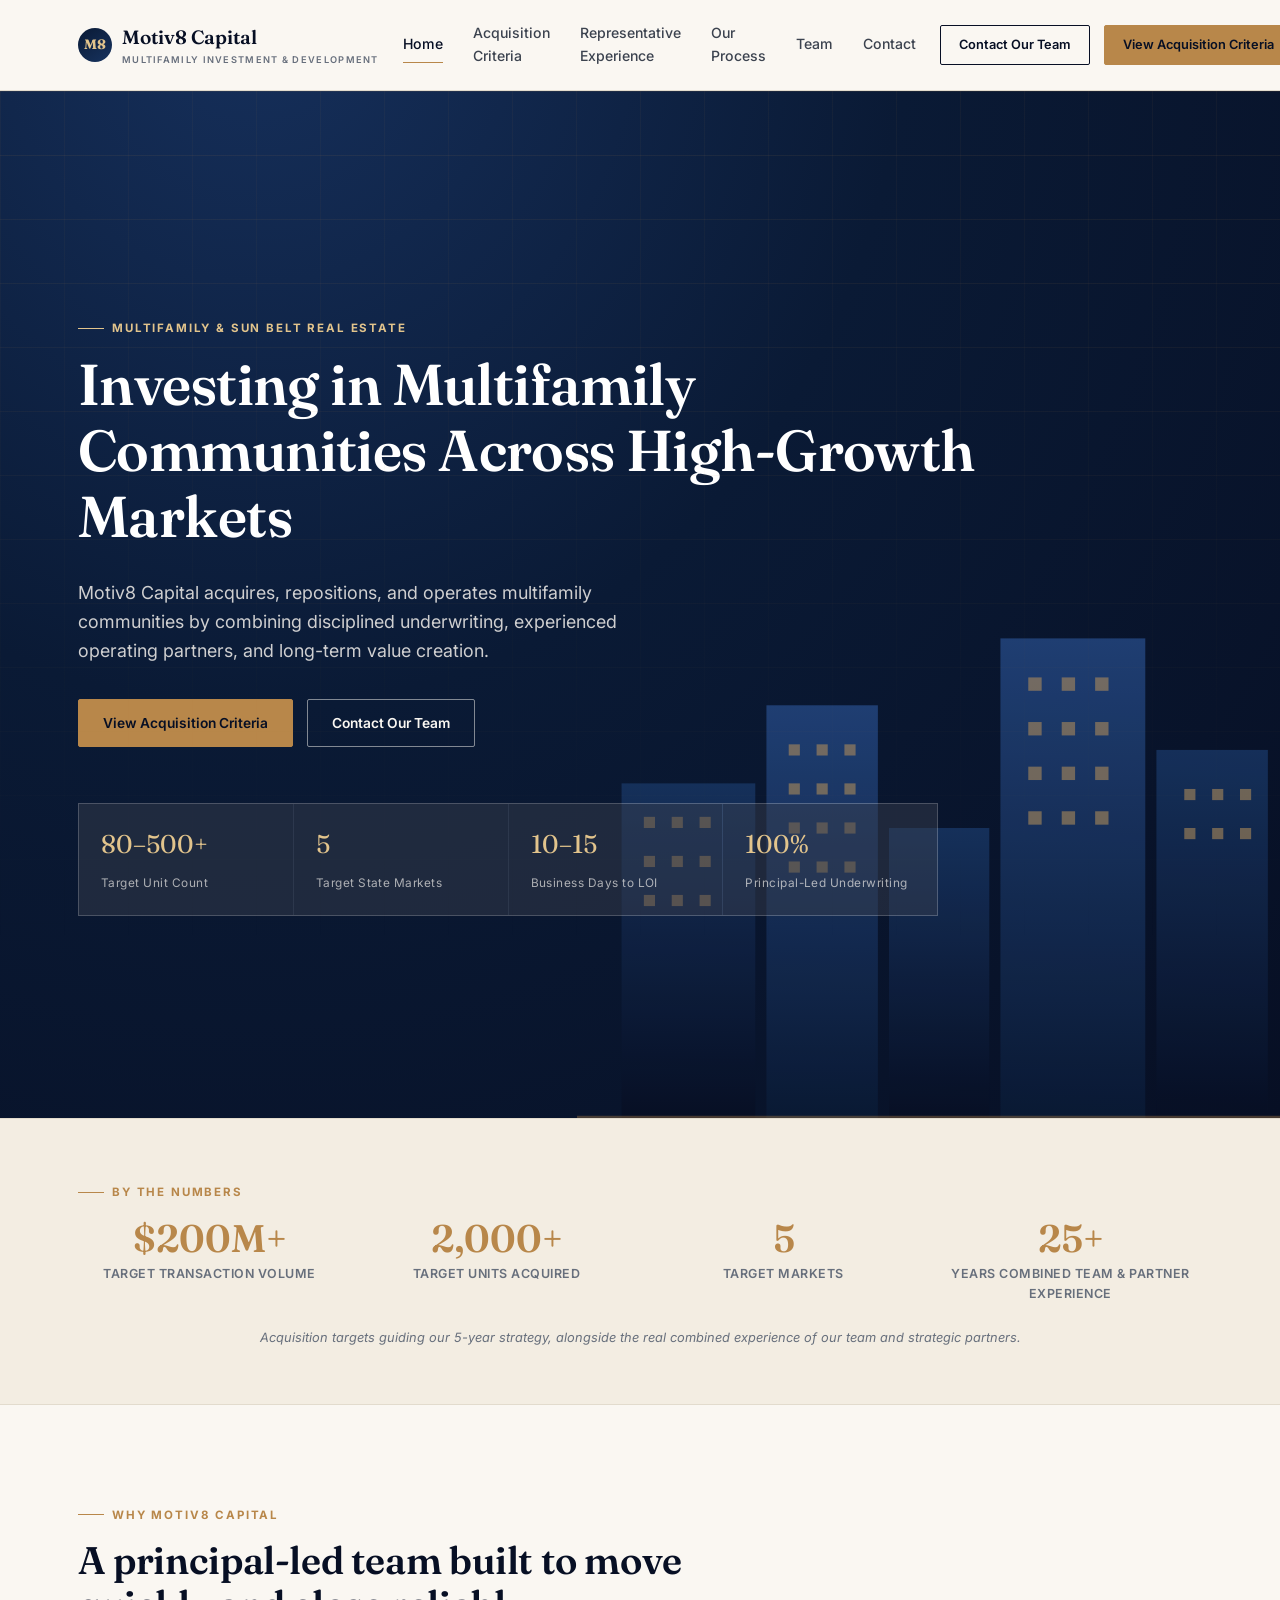
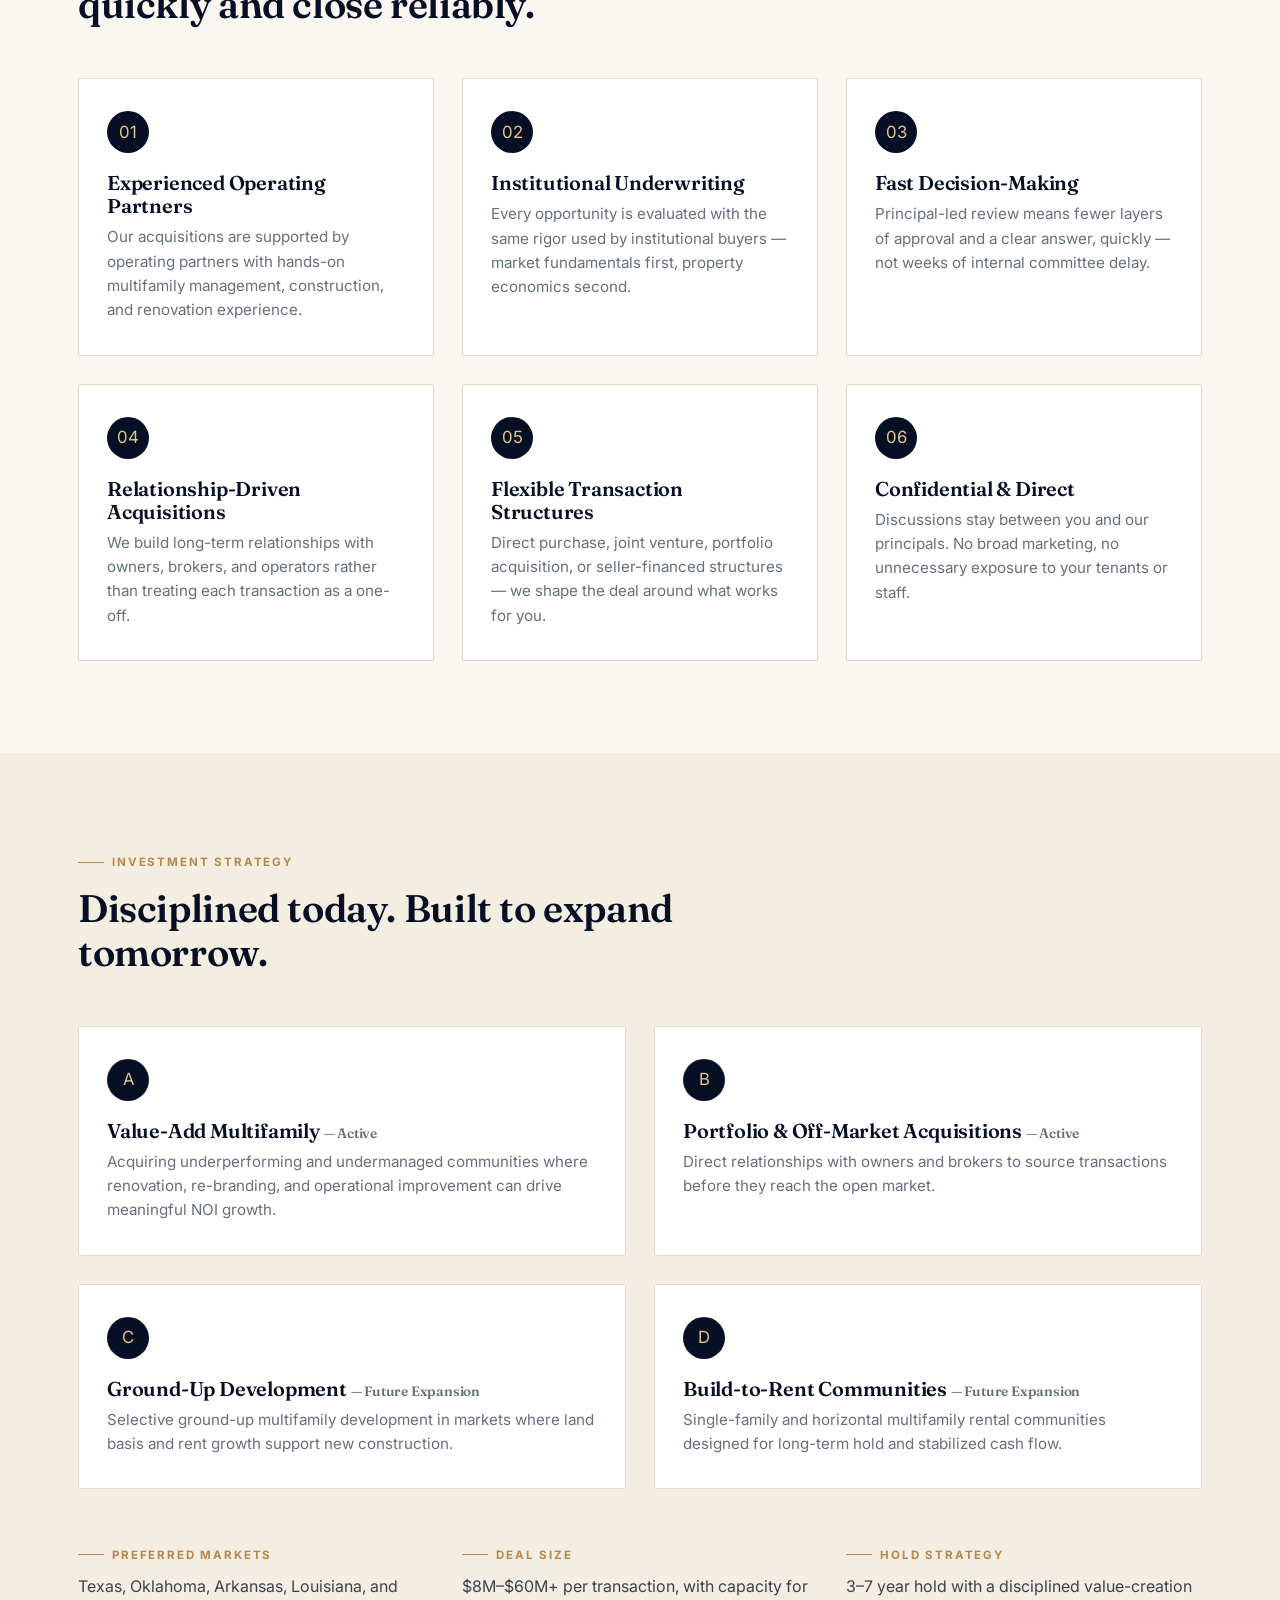
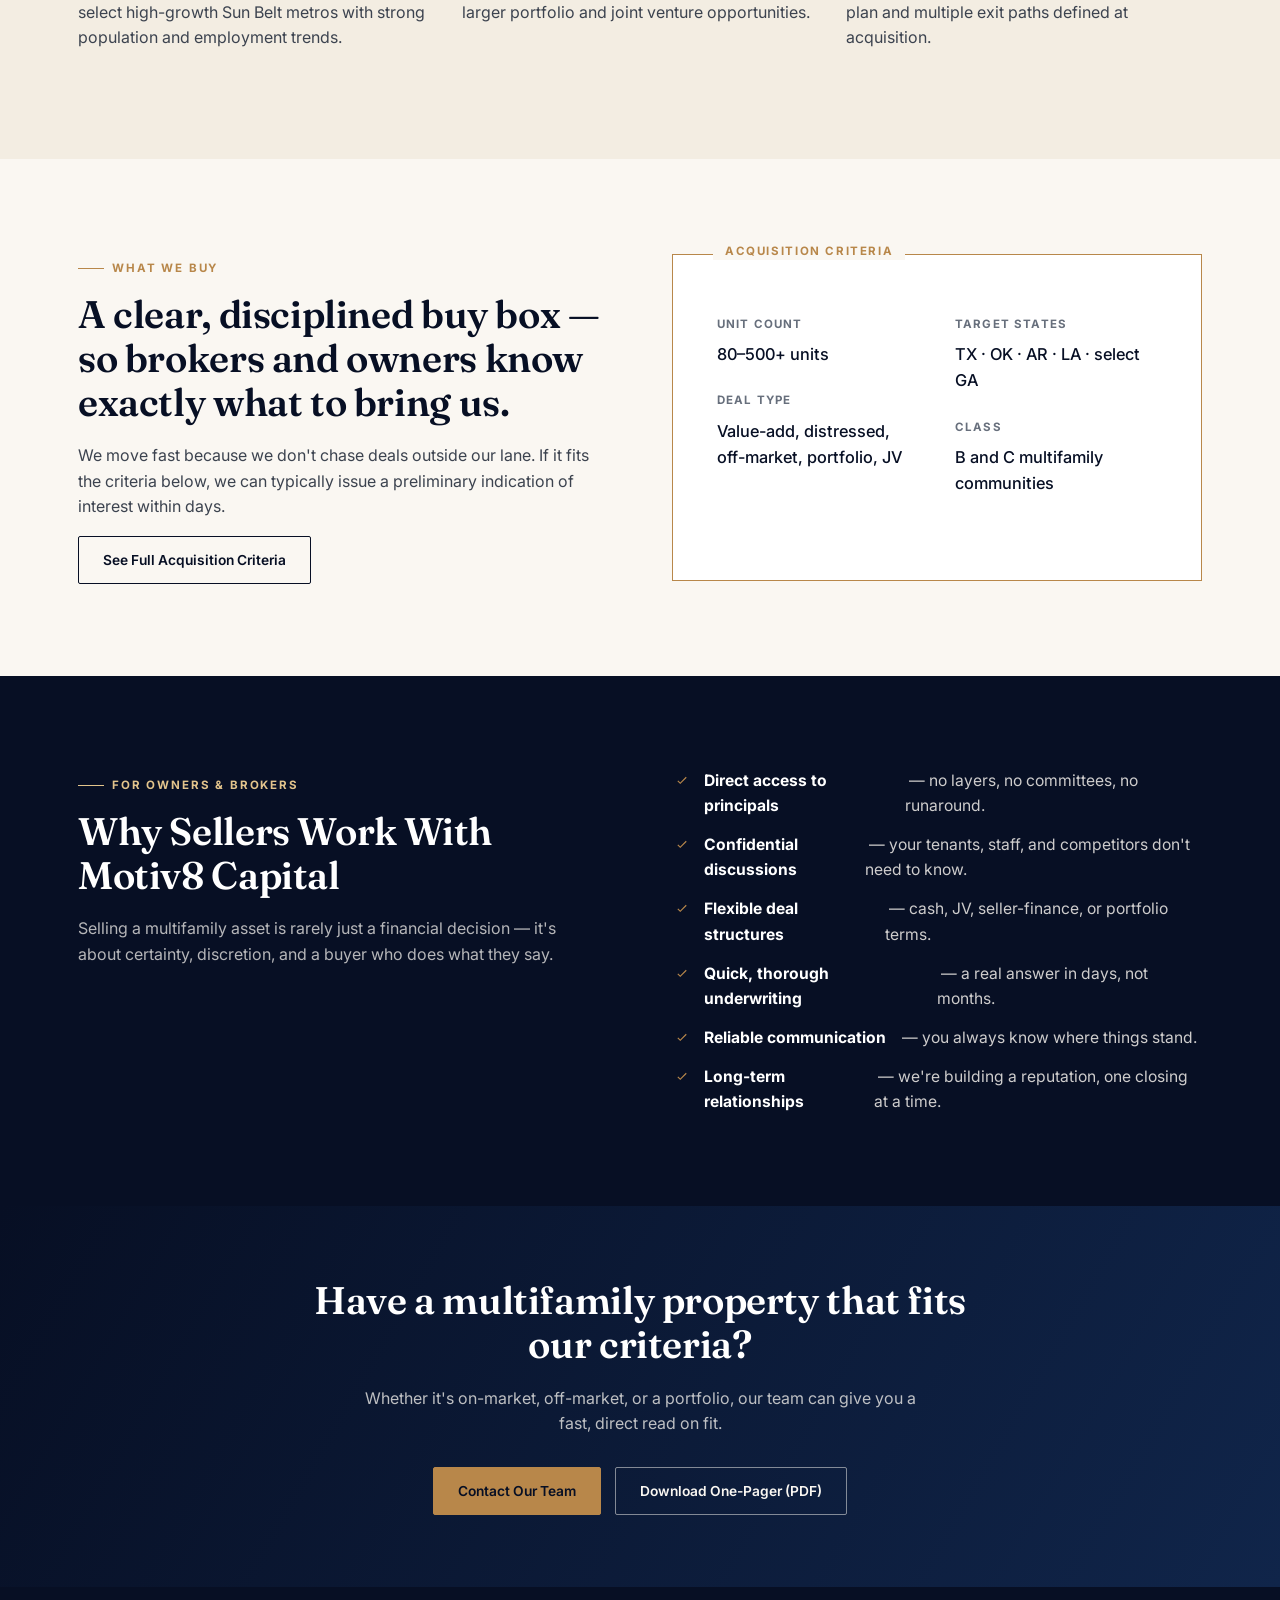
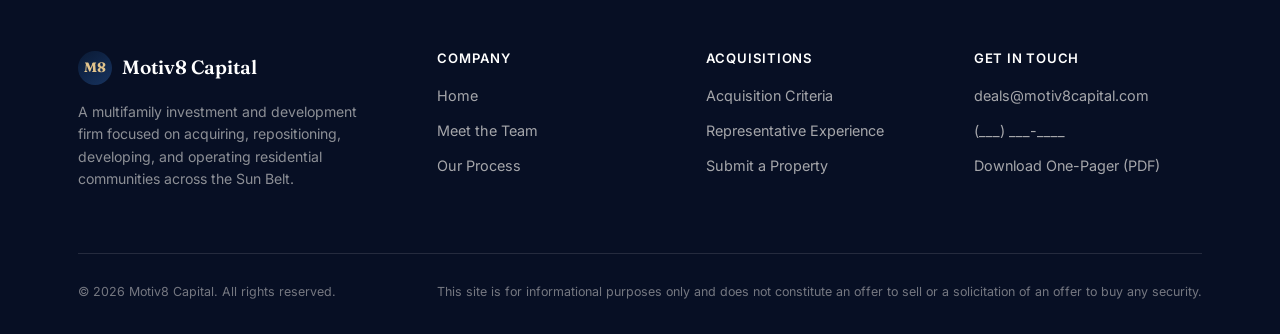
==== index.html @ a0cfd063 "Initial commit: Motiv8 Capital acquisitions website Multi-page static site (home, acquisition criter" ====
<!doctype html>
<html lang="en">
<head>
<meta charset="UTF-8">
<meta name="viewport" content="width=device-width, initial-scale=1.0">
<title>Motiv8 Capital | Multifamily Investment &amp; Development Firm</title>
<meta name="description" content="Motiv8 Capital acquires, repositions, and operates multifamily communities across high-growth Sun Belt markets through disciplined underwriting and experienced operating partners.">
<link rel="preconnect" href="https://fonts.googleapis.com">
<link rel="preconnect" href="https://fonts.gstatic.com" crossorigin>
<link href="https://fonts.googleapis.com/css2?family=Fraunces:wght@500;600;700&family=Inter:wght@400;500;600;700&display=swap" rel="stylesheet">
<link rel="stylesheet" href="assets/styles.css">
</head>
<body>

<header class="site-header">
  <div class="nav-wrap">
    <a href="index.html" class="brand">
      <span class="mark">M8</span>
      <span>Motiv8 Capital<small>Multifamily Investment &amp; Development</small></span>
    </a>
    <nav class="nav-links">
      <a href="index.html" aria-current="page">Home</a>
      <a href="criteria.html">Acquisition Criteria</a>
      <a href="partners.html">Representative Experience</a>
      <a href="process.html">Our Process</a>
      <a href="team.html">Team</a>
      <a href="contact.html">Contact</a>
    </nav>
    <div class="nav-actions">
      <a href="contact.html" class="btn btn-ghost btn-sm">Contact Our Team</a>
      <a href="criteria.html" class="btn btn-bronze btn-sm">View Acquisition Criteria</a>
    </div>
    <button class="nav-toggle" aria-label="Toggle menu"><span></span><span></span><span></span></button>
  </div>
</header>

<!-- HERO -->
<section class="hero">
  <img src="assets/img/skyline.svg" alt="" class="hero-skyline">
  <div class="hero-inner">
    <div class="eyebrow">Multifamily &amp; Sun Belt Real Estate</div>
    <h1>Investing in Multifamily Communities Across High-Growth Markets</h1>
    <p class="lede">Motiv8 Capital acquires, repositions, and operates multifamily communities by combining disciplined underwriting, experienced operating partners, and long-term value creation.</p>
    <div class="hero-ctas">
      <a href="criteria.html" class="btn btn-bronze">View Acquisition Criteria</a>
      <a href="contact.html" class="btn btn-ghost-light">Contact Our Team</a>
    </div>
    <div class="hero-stats">
      <div><span class="num">80–500+</span><span class="lbl">Target Unit Count</span></div>
      <div><span class="num">5</span><span class="lbl">Target State Markets</span></div>
      <div><span class="num">10–15</span><span class="lbl">Business Days to LOI</span></div>
      <div><span class="num">100%</span><span class="lbl">Principal-Led Underwriting</span></div>
    </div>
  </div>
</section>

<!-- WHY MOTIV8 -->
<!-- Mixed stat bar: first 3 are 5-year aspirational targets (label always says
     "Target ___" so they never read as achieved results); the 4th is a real,
     present-tense figure (combined team + partner experience), not a target.
     Update all four as real strategy/planning figures are finalized. -->
<section class="stats-bar">
  <div class="container">
    <div class="eyebrow" style="justify-content:center; margin-bottom:18px;">By The Numbers</div>
    <div class="stats-bar-grid">
      <div class="stat">
        <span class="stat-num">$200M+</span>
        <span class="stat-lbl">Target Transaction Volume</span>
      </div>
      <div class="stat">
        <span class="stat-num">2,000+</span>
        <span class="stat-lbl">Target Units Acquired</span>
      </div>
      <div class="stat">
        <span class="stat-num">5</span>
        <span class="stat-lbl">Target Markets</span>
      </div>
      <div class="stat">
        <span class="stat-num">25+</span>
        <span class="stat-lbl">Years Combined Team &amp; Partner Experience</span>
      </div>
    </div>
    <p class="stats-bar-note">Acquisition targets guiding our 5-year strategy, alongside the real combined experience of our team and strategic partners.</p>
  </div>
</section>

<section>
  <div class="container">
    <div class="section-head">
      <div class="eyebrow">Why Motiv8 Capital</div>
      <h2>A principal-led team built to move quickly and close reliably.</h2>
    </div>
    <div class="grid grid-3">
      <div class="card">
        <div class="icon">01</div>
        <h3>Experienced Operating Partners</h3>
        <p>Our acquisitions are supported by operating partners with hands-on multifamily management, construction, and renovation experience.</p>
      </div>
      <div class="card">
        <div class="icon">02</div>
        <h3>Institutional Underwriting</h3>
        <p>Every opportunity is evaluated with the same rigor used by institutional buyers — market fundamentals first, property economics second.</p>
      </div>
      <div class="card">
        <div class="icon">03</div>
        <h3>Fast Decision-Making</h3>
        <p>Principal-led review means fewer layers of approval and a clear answer, quickly — not weeks of internal committee delay.</p>
      </div>
      <div class="card">
        <div class="icon">04</div>
        <h3>Relationship-Driven Acquisitions</h3>
        <p>We build long-term relationships with owners, brokers, and operators rather than treating each transaction as a one-off.</p>
      </div>
      <div class="card">
        <div class="icon">05</div>
        <h3>Flexible Transaction Structures</h3>
        <p>Direct purchase, joint venture, portfolio acquisition, or seller-financed structures — we shape the deal around what works for you.</p>
      </div>
      <div class="card">
        <div class="icon">06</div>
        <h3>Confidential &amp; Direct</h3>
        <p>Discussions stay between you and our principals. No broad marketing, no unnecessary exposure to your tenants or staff.</p>
      </div>
    </div>
  </div>
</section>

<!-- INVESTMENT STRATEGY -->
<section class="bg-cream-alt">
  <div class="container">
    <div class="section-head">
      <div class="eyebrow">Investment Strategy</div>
      <h2>Disciplined today. Built to expand tomorrow.</h2>
    </div>
    <div class="grid grid-2" style="margin-bottom: 48px;">
      <div class="card">
        <div class="icon">A</div>
        <h3>Value-Add Multifamily <span class="small">— Active</span></h3>
        <p>Acquiring underperforming and undermanaged communities where renovation, re-branding, and operational improvement can drive meaningful NOI growth.</p>
      </div>
      <div class="card">
        <div class="icon">B</div>
        <h3>Portfolio &amp; Off-Market Acquisitions <span class="small">— Active</span></h3>
        <p>Direct relationships with owners and brokers to source transactions before they reach the open market.</p>
      </div>
      <div class="card">
        <div class="icon">C</div>
        <h3>Ground-Up Development <span class="small">— Future Expansion</span></h3>
        <p>Selective ground-up multifamily development in markets where land basis and rent growth support new construction.</p>
      </div>
      <div class="card">
        <div class="icon">D</div>
        <h3>Build-to-Rent Communities <span class="small">— Future Expansion</span></h3>
        <p>Single-family and horizontal multifamily rental communities designed for long-term hold and stabilized cash flow.</p>
      </div>
    </div>
    <div class="grid grid-3">
      <div>
        <div class="eyebrow" style="margin-bottom:10px;">Preferred Markets</div>
        <p>Texas, Oklahoma, Arkansas, Louisiana, and select high-growth Sun Belt metros with strong population and employment trends.</p>
      </div>
      <div>
        <div class="eyebrow" style="margin-bottom:10px;">Deal Size</div>
        <p>$8M–$60M+ per transaction, with capacity for larger portfolio and joint venture opportunities.</p>
      </div>
      <div>
        <div class="eyebrow" style="margin-bottom:10px;">Hold Strategy</div>
        <p>3–7 year hold with a disciplined value-creation plan and multiple exit paths defined at acquisition.</p>
      </div>
    </div>
  </div>
</section>

<!-- BUY BOX -->
<section>
  <div class="container">
    <div class="grid grid-2" style="align-items:center; gap:64px;">
      <div>
        <div class="eyebrow">What We Buy</div>
        <h2>A clear, disciplined buy box — so brokers and owners know exactly what to bring us.</h2>
        <p>We move fast because we don't chase deals outside our lane. If it fits the criteria below, we can typically issue a preliminary indication of interest within days.</p>
        <a href="criteria.html" class="btn btn-ghost">See Full Acquisition Criteria</a>
      </div>
      <div class="buybox">
        <dl class="buybox-grid">
          <div>
            <dt>Unit Count</dt>
            <dd>80–500+ units</dd>
            <dt>Deal Type</dt>
            <dd>Value-add, distressed, off-market, portfolio, JV</dd>
          </div>
          <div>
            <dt>Target States</dt>
            <dd>TX · OK · AR · LA · select GA</dd>
            <dt>Class</dt>
            <dd>B and C multifamily communities</dd>
          </div>
        </dl>
      </div>
    </div>
  </div>
</section>

<!-- WHY SELLERS WORK WITH US -->
<section class="bg-navy">
  <div class="container">
    <div class="grid grid-2" style="align-items:flex-start; gap:64px;">
      <div>
        <div class="eyebrow">For Owners &amp; Brokers</div>
        <h2>Why Sellers Work With Motiv8 Capital</h2>
        <p style="color:rgba(250,247,242,0.72); max-width:480px;">Selling a multifamily asset is rarely just a financial decision — it's about certainty, discretion, and a buyer who does what they say.</p>
      </div>
      <ul class="check-list">
        <li><strong style="color:#fff;">Direct access to principals</strong>&nbsp;— no layers, no committees, no runaround.</li>
        <li><strong style="color:#fff;">Confidential discussions</strong>&nbsp;— your tenants, staff, and competitors don't need to know.</li>
        <li><strong style="color:#fff;">Flexible deal structures</strong>&nbsp;— cash, JV, seller-finance, or portfolio terms.</li>
        <li><strong style="color:#fff;">Quick, thorough underwriting</strong>&nbsp;— a real answer in days, not months.</li>
        <li><strong style="color:#fff;">Reliable communication</strong>&nbsp;— you always know where things stand.</li>
        <li><strong style="color:#fff;">Long-term relationships</strong>&nbsp;— we're building a reputation, one closing at a time.</li>
      </ul>
    </div>
  </div>
</section>

<!-- CTA BANNER -->
<section class="cta-banner">
  <div class="container">
    <h2>Have a multifamily property that fits our criteria?</h2>
    <p>Whether it's on-market, off-market, or a portfolio, our team can give you a fast, direct read on fit.</p>
    <div class="btn-row">
      <a href="contact.html" class="btn btn-bronze">Contact Our Team</a>
      <a href="assets/motiv8-capital-one-pager.pdf" class="btn btn-ghost-light">Download One-Pager (PDF)</a>
    </div>
  </div>
</section>

<footer class="site-footer" id="footer-include"></footer>
<script src="assets/main.js"></script>
<script src="assets/footer.js"></script>
</body>
</html>
---- assets/styles.css ----
/* ============================================================
   Motiv8 Capital — shared stylesheet
   Palette: deep navy + warm bronze on a warm off-white ground.
   Headline face: 'Fraunces' (serif, institutional but not stuffy)
   Body face: 'Inter'
   ============================================================ */

:root {
  --navy-950: #070f24;
  --navy-900: #0a1a35;
  --navy-800: #10254a;
  --navy-700: #17335f;
  --navy-600: #22437a;
  --bronze-500: #b8874a;
  --bronze-400: #cda05f;
  --bronze-300: #e2c48c;
  --cream-50: #faf7f2;
  --cream-100: #f3ede2;
  --cream-200: #e9dfcd;
  --ink-900: #14181f;
  --ink-700: #3c434f;
  --ink-500: #676f7c;
  --line: #e2dbcd;
  --white: #ffffff;
  --max: 1180px;
  --radius: 2px;
  --shadow-1: 0 1px 2px rgba(7, 15, 36, 0.06), 0 8px 24px rgba(7, 15, 36, 0.06);
  --shadow-2: 0 20px 60px rgba(7, 15, 36, 0.16);
}

* { box-sizing: border-box; }
html { scroll-behavior: smooth; }

body {
  margin: 0;
  font-family: "Inter", -apple-system, BlinkMacSystemFont, "Segoe UI", sans-serif;
  color: var(--ink-700);
  background: var(--cream-50);
  line-height: 1.6;
  -webkit-font-smoothing: antialiased;
}

h1, h2, h3, h4 {
  font-family: "Fraunces", Georgia, "Times New Roman", serif;
  color: var(--navy-950);
  margin: 0 0 0.5em;
  line-height: 1.15;
  font-weight: 600;
  letter-spacing: -0.01em;
}

h1 { font-size: clamp(2.2rem, 4.5vw, 3.6rem); }
h2 { font-size: clamp(1.7rem, 3vw, 2.4rem); }
h3 { font-size: 1.25rem; }

p { margin: 0 0 1em; }
a { color: inherit; text-decoration: none; }
img { max-width: 100%; display: block; }

.container {
  max-width: var(--max);
  margin: 0 auto;
  padding: 0 28px;
}

.eyebrow {
  display: inline-flex;
  align-items: center;
  gap: 8px;
  font-size: 0.72rem;
  font-weight: 700;
  letter-spacing: 0.16em;
  text-transform: uppercase;
  color: var(--bronze-500);
  margin-bottom: 14px;
}
.eyebrow::before {
  content: "";
  width: 26px;
  height: 1px;
  background: var(--bronze-500);
}

/* ---------- Header / Nav ---------- */
.site-header {
  position: sticky;
  top: 0;
  z-index: 100;
  background: rgba(250, 247, 242, 0.92);
  backdrop-filter: saturate(140%) blur(10px);
  border-bottom: 1px solid var(--line);
}
.nav-wrap {
  max-width: var(--max);
  margin: 0 auto;
  padding: 16px 28px;
  display: flex;
  align-items: center;
  justify-content: space-between;
  gap: 24px;
}
.brand {
  display: flex;
  align-items: center;
  gap: 10px;
  font-family: "Fraunces", serif;
  font-weight: 600;
  font-size: 1.2rem;
  color: var(--navy-950);
  white-space: nowrap;
}
.brand .mark {
  width: 34px; height: 34px;
  border-radius: 50%;
  background: linear-gradient(145deg, var(--navy-900), var(--navy-700));
  color: var(--bronze-300);
  display: flex; align-items: center; justify-content: center;
  font-size: 0.85rem;
  font-weight: 700;
  letter-spacing: 0.02em;
  flex-shrink: 0;
}
.brand small {
  display: block;
  font-family: "Inter", sans-serif;
  font-size: 0.58rem;
  font-weight: 600;
  letter-spacing: 0.14em;
  text-transform: uppercase;
  color: var(--ink-500);
  margin-top: 1px;
}

.nav-links {
  display: flex;
  align-items: center;
  gap: 30px;
  font-size: 0.88rem;
  font-weight: 500;
}
.nav-links a {
  color: var(--ink-700);
  padding: 6px 0;
  border-bottom: 1px solid transparent;
  transition: color .15s, border-color .15s;
}
.nav-links a:hover, .nav-links a[aria-current="page"] {
  color: var(--navy-950);
  border-color: var(--bronze-500);
}

.nav-actions { display: flex; align-items: center; gap: 14px; }

.btn {
  display: inline-flex;
  align-items: center;
  justify-content: center;
  gap: 8px;
  padding: 12px 24px;
  font-size: 0.86rem;
  font-weight: 600;
  border-radius: var(--radius);
  border: 1px solid transparent;
  cursor: pointer;
  white-space: nowrap;
  transition: transform .15s ease, background .15s ease, color .15s ease, border-color .15s ease;
}
.btn:hover { transform: translateY(-1px); }
.btn-primary {
  background: var(--navy-950);
  color: var(--cream-50);
  border-color: var(--navy-950);
}
.btn-primary:hover { background: var(--navy-800); }
.btn-bronze {
  background: var(--bronze-500);
  color: var(--navy-950);
  border-color: var(--bronze-500);
}
.btn-bronze:hover { background: var(--bronze-400); }
.btn-ghost {
  background: transparent;
  color: var(--navy-950);
  border-color: var(--navy-950);
}
.btn-ghost:hover { background: var(--navy-950); color: var(--cream-50); }
.btn-ghost-light {
  background: transparent;
  color: var(--cream-50);
  border-color: rgba(250,247,242,0.5);
}
.btn-ghost-light:hover { background: rgba(250,247,242,0.12); border-color: var(--cream-50); }
.btn-sm { padding: 9px 18px; font-size: 0.8rem; }
.btn-block { width: 100%; }

.nav-toggle {
  display: none;
  background: none; border: none; cursor: pointer;
  width: 34px; height: 34px;
  flex-direction: column; align-items: center; justify-content: center; gap: 5px;
}
.nav-toggle span { width: 20px; height: 2px; background: var(--navy-950); display: block; }

/* ---------- Hero ---------- */
.hero {
  position: relative;
  background: radial-gradient(ellipse at 20% -10%, #16305c 0%, var(--navy-900) 45%, var(--navy-950) 100%);
  color: var(--cream-50);
  overflow: hidden;
}
.hero::after {
  content: "";
  position: absolute; inset: 0;
  background-image:
    linear-gradient(rgba(184,135,74,0.10) 1px, transparent 1px),
    linear-gradient(90deg, rgba(184,135,74,0.06) 1px, transparent 1px);
  background-size: 64px 64px;
  mask-image: linear-gradient(to bottom, black, transparent 85%);
  pointer-events: none;
}
.hero-skyline {
  position: absolute;
  right: -6%;
  bottom: 0;
  width: 62%;
  max-width: 780px;
  opacity: 0.9;
  pointer-events: none;
}
.hero-inner {
  position: relative;
  padding: 128px 28px 110px;
  max-width: var(--max);
  margin: 0 auto;
}
.hero-inner .eyebrow { color: var(--bronze-300); }
.hero-inner .eyebrow::before { background: var(--bronze-300); }
.hero h1 { color: var(--white); max-width: 900px; }
.hero .lede {
  max-width: 620px;
  font-size: 1.12rem;
  color: rgba(250,247,242,0.82);
  margin-bottom: 34px;
}
.hero-ctas { display: flex; gap: 14px; flex-wrap: wrap; margin-bottom: 56px; }

.hero-stats {
  display: grid;
  grid-template-columns: repeat(4, minmax(0,1fr));
  gap: 1px;
  background: rgba(250,247,242,0.14);
  border: 1px solid rgba(250,247,242,0.14);
  max-width: 860px;
}
.hero-stats div {
  background: rgba(7,15,36,0.35);
  padding: 20px 22px;
}
.hero-stats .num {
  font-family: "Fraunces", serif;
  font-size: 1.6rem;
  color: var(--bronze-300);
  display: block;
  margin-bottom: 4px;
}
.hero-stats .lbl {
  font-size: 0.74rem;
  letter-spacing: 0.04em;
  color: rgba(250,247,242,0.65);
}

/* ---------- Stats bar ---------- */
.stats-bar {
  padding: 56px 0;
  background: var(--cream-100);
  border-top: 1px solid var(--line);
  border-bottom: 1px solid var(--line);
}
.stats-bar-grid {
  display: grid;
  grid-template-columns: repeat(4, minmax(0,1fr));
  gap: 24px;
  text-align: center;
}
.stats-bar .stat { display: flex; flex-direction: column; gap: 6px; }
.stats-bar .stat-num {
  font-family: "Fraunces", serif;
  font-size: 2.4rem;
  font-weight: 600;
  color: var(--bronze-500);
  line-height: 1;
}
.stats-bar .stat-lbl {
  font-size: 0.78rem;
  font-weight: 600;
  letter-spacing: 0.04em;
  text-transform: uppercase;
  color: var(--ink-500);
}
.stats-bar-note {
  text-align: center;
  margin: 24px 0 0;
  font-size: 0.8rem;
  color: var(--ink-500);
  font-style: italic;
}

/* ---------- Sections ---------- */
section { padding: 92px 0; }
.section-tight { padding: 64px 0; }
.section-head { max-width: 680px; margin-bottom: 52px; }
.section-head.center { margin-left: auto; margin-right: auto; text-align: center; }
.bg-navy { background: var(--navy-950); color: var(--cream-100); }
.bg-navy h2, .bg-navy h3 { color: var(--white); }
.bg-navy .eyebrow { color: var(--bronze-300); }
.bg-navy .eyebrow::before { background: var(--bronze-300); }
.bg-navy p { color: rgba(250,247,242,0.72); }
.bg-navy .check-list li { color: rgba(250,247,242,0.82); }
.bg-cream-alt { background: var(--cream-100); }
.divider { height: 1px; background: var(--line); border: none; margin: 0; }

/* ---------- Grids / cards ---------- */
.grid { display: grid; gap: 28px; }
.grid-3 { grid-template-columns: repeat(3, minmax(0,1fr)); }
.grid-4 { grid-template-columns: repeat(4, minmax(0,1fr)); }
.grid-5 { grid-template-columns: repeat(5, minmax(0,1fr)); }
.grid-2 { grid-template-columns: repeat(2, minmax(0,1fr)); }

.card {
  background: var(--white);
  border: 1px solid var(--line);
  padding: 32px 28px;
  border-radius: var(--radius);
}
.card .icon {
  width: 42px; height: 42px;
  border-radius: 50%;
  background: var(--navy-950);
  color: var(--bronze-300);
  display: flex; align-items: center; justify-content: center;
  margin-bottom: 18px;
  font-size: 1.05rem;
}
.card h3 { margin-bottom: 8px; }
.card p { margin-bottom: 0; color: var(--ink-500); font-size: 0.95rem; }

.check-list { list-style: none; margin: 0; padding: 0; display: grid; gap: 14px; }
.check-list li { display: flex; align-items: flex-start; gap: 12px; font-size: 0.98rem; color: var(--ink-700); }
.check-list li::before {
  content: "";
  flex-shrink: 0;
  width: 20px; height: 20px;
  margin-top: 2px;
  border-radius: 50%;
  background: var(--bronze-500);
  -webkit-mask: url("data:image/svg+xml,%3Csvg xmlns='http://www.w3.org/2000/svg' viewBox='0 0 24 24'%3E%3Cpath fill='black' d='M9 16.2l-3.5-3.5-1.4 1.4L9 19 20 8l-1.4-1.4z'/%3E%3C/svg%3E") center/70% no-repeat;
  mask: url("data:image/svg+xml,%3Csvg xmlns='http://www.w3.org/2000/svg' viewBox='0 0 24 24'%3E%3Cpath fill='black' d='M9 16.2l-3.5-3.5-1.4 1.4L9 19 20 8l-1.4-1.4z'/%3E%3C/svg%3E") center/70% no-repeat;
}

/* Buy box */
.buybox {
  border: 1px solid var(--bronze-500);
  background: var(--white);
  padding: 44px;
  position: relative;
}
.buybox::before {
  content: "Acquisition Criteria";
  position: absolute;
  top: -13px; left: 40px;
  background: var(--cream-50);
  padding: 0 12px;
  font-size: 0.72rem;
  font-weight: 700;
  letter-spacing: 0.14em;
  text-transform: uppercase;
  color: var(--bronze-500);
}
.buybox-grid { display: grid; grid-template-columns: repeat(2, minmax(0,1fr)); gap: 36px; }
.buybox dt {
  font-size: 0.72rem;
  font-weight: 700;
  letter-spacing: 0.1em;
  text-transform: uppercase;
  color: var(--ink-500);
  margin-bottom: 8px;
}
.buybox dd { margin: 0 0 24px; font-size: 1.02rem; color: var(--navy-950); font-weight: 500; }
.tag-row { display: flex; flex-wrap: wrap; gap: 8px; }
.tag {
  border: 1px solid var(--line);
  background: var(--cream-100);
  padding: 6px 14px;
  font-size: 0.84rem;
  font-weight: 500;
  color: var(--navy-950);
  border-radius: 999px;
}

/* Timeline / process */
.process-list { display: grid; gap: 0; }
.process-item {
  display: grid;
  grid-template-columns: 64px 1fr;
  gap: 24px;
  padding: 30px 0;
  border-bottom: 1px solid var(--line);
}
.process-item:last-child { border-bottom: none; }
.process-num {
  font-family: "Fraunces", serif;
  font-size: 1.6rem;
  color: var(--bronze-500);
}
.process-item h3 { margin-bottom: 6px; }
.process-item p { color: var(--ink-500); margin-bottom: 0; }

/* Team */
.team-card { text-align: left; }
.team-photo {
  width: 100%;
  aspect-ratio: 4/5;
  border-radius: var(--radius);
  background: linear-gradient(160deg, var(--navy-800), var(--navy-950));
  margin-bottom: 18px;
  display: flex; align-items: center; justify-content: center;
  color: var(--bronze-300);
  font-family: "Fraunces", serif;
  font-size: 2.4rem;
  letter-spacing: 0.02em;
}
.team-card h3 { margin-bottom: 2px; }
.team-role { color: var(--bronze-500); font-size: 0.84rem; font-weight: 600; letter-spacing: 0.03em; text-transform: uppercase; margin-bottom: 12px; display:block; }
.team-tags { display: flex; flex-wrap: wrap; gap: 6px; margin-top: 14px; }
.team-tags span {
  font-size: 0.72rem; font-weight: 600; letter-spacing: 0.03em;
  background: var(--cream-100); border: 1px solid var(--line);
  padding: 4px 10px; border-radius: 999px; color: var(--ink-700);
}

/* Property / experience cards */
.property-card {
  border: 1px solid var(--line);
  background: var(--white);
  overflow: hidden;
}
.property-photo {
  aspect-ratio: 16/10;
  background: linear-gradient(155deg, var(--navy-700), var(--navy-950));
  position: relative;
  display: flex; align-items: flex-end;
  padding: 18px;
}
.property-photo .status-badge {
  background: var(--bronze-500);
  color: var(--navy-950);
  font-size: 0.7rem;
  font-weight: 700;
  letter-spacing: 0.06em;
  text-transform: uppercase;
  padding: 5px 12px;
  border-radius: 999px;
}
.property-body { padding: 22px 24px; }
.property-body h3 { margin-bottom: 4px; }
.property-meta { display: flex; flex-wrap: wrap; gap: 16px; margin: 14px 0 0; padding: 14px 0 0; border-top: 1px solid var(--line); }
.property-meta div { font-size: 0.8rem; color: var(--ink-500); }
.property-meta strong { display: block; color: var(--navy-950); font-size: 0.95rem; font-weight: 600; }

.placeholder-card {
  border: 1.5px dashed var(--line);
  background: var(--cream-100);
  padding: 40px 28px;
  text-align: center;
  color: var(--ink-500);
}
.placeholder-card .icon-ring {
  width: 46px; height: 46px;
  border-radius: 50%;
  border: 1.5px dashed var(--bronze-500);
  color: var(--bronze-500);
  display: flex; align-items: center; justify-content: center;
  margin: 0 auto 16px;
  font-size: 1.2rem;
}

/* Role table */
.table-wrap { overflow-x: auto; }
.role-table {
  width: 100%;
  border-collapse: collapse;
  background: var(--white);
  border: 1px solid var(--line);
}
.role-table th, .role-table td {
  text-align: left;
  padding: 16px 22px;
  border-bottom: 1px solid var(--line);
  font-size: 0.95rem;
}
.role-table th {
  font-family: "Inter", sans-serif;
  font-size: 0.72rem;
  font-weight: 700;
  letter-spacing: 0.1em;
  text-transform: uppercase;
  color: var(--ink-500);
  border-bottom: 2px solid var(--bronze-500);
}
.role-table td:first-child { font-weight: 600; color: var(--navy-950); }
.role-table tr:last-child td { border-bottom: none; }

/* Quote / CTA banner */
.cta-banner {
  background: linear-gradient(120deg, var(--navy-950), var(--navy-800));
  color: var(--white);
  padding: 72px 0;
  text-align: center;
}
.cta-banner h2 { color: var(--white); max-width: 720px; margin-left: auto; margin-right: auto; }
.cta-banner p { color: rgba(250,247,242,0.75); max-width: 560px; margin: 0 auto 30px; }
.cta-banner .btn-row { display: flex; gap: 14px; justify-content: center; flex-wrap: wrap; }

/* Forms */
.form-card {
  background: var(--white);
  border: 1px solid var(--line);
  padding: 40px;
}
.form-row { display: grid; grid-template-columns: 1fr 1fr; gap: 20px; margin-bottom: 20px; }
.field { display: flex; flex-direction: column; gap: 8px; margin-bottom: 20px; }
.field label { font-size: 0.82rem; font-weight: 600; color: var(--navy-950); }
.field label .opt { color: var(--ink-500); font-weight: 400; }
.field input, .field select, .field textarea {
  font-family: inherit;
  font-size: 0.95rem;
  padding: 12px 14px;
  border: 1px solid var(--line);
  border-radius: var(--radius);
  background: var(--cream-50);
  color: var(--ink-900);
}
.field input:focus, .field select:focus, .field textarea:focus {
  outline: none;
  border-color: var(--bronze-500);
  background: var(--white);
}
.form-note { font-size: 0.82rem; color: var(--ink-500); margin-top: 10px; }
.confirm-msg { display:none; background: var(--cream-100); border:1px solid var(--bronze-400); padding:20px 24px; margin-top:20px; font-size:0.92rem; }
.confirm-msg.show { display:block; }

/* Contact info rail */
.contact-info { display: grid; gap: 24px; }
.contact-info .item { display: flex; gap: 16px; }
.contact-info .item .icon {
  width: 40px; height: 40px; flex-shrink: 0;
  border-radius: 50%; background: var(--navy-950); color: var(--bronze-300);
  display: flex; align-items: center; justify-content: center; font-size: 0.95rem;
}
.contact-info .item h4 { margin: 0 0 4px; font-family: "Inter", sans-serif; font-size: 0.95rem; color: var(--navy-950); font-weight: 700; }
.contact-info .item p { margin: 0; font-size: 0.9rem; color: var(--ink-500); }

/* Footer */
.site-footer { background: var(--navy-950); color: rgba(250,247,242,0.65); padding: 64px 0 32px; }
.footer-grid { display: grid; grid-template-columns: 1.4fr repeat(3, 1fr); gap: 40px; margin-bottom: 48px; }
.footer-brand .brand { color: var(--white); }
.footer-brand p { margin-top: 16px; font-size: 0.88rem; max-width: 300px; color: rgba(250,247,242,0.55); }
.site-footer h4 { color: var(--white); font-family: "Inter", sans-serif; font-size: 0.82rem; letter-spacing: 0.06em; text-transform: uppercase; margin-bottom: 18px; }
.site-footer ul { list-style: none; margin: 0; padding: 0; display: grid; gap: 12px; font-size: 0.9rem; }
.site-footer a:hover { color: var(--bronze-300); }
.footer-bottom {
  border-top: 1px solid rgba(250,247,242,0.12);
  padding-top: 28px;
  display: flex; justify-content: space-between; flex-wrap: wrap; gap: 12px;
  font-size: 0.78rem; color: rgba(250,247,242,0.45);
}
.footer-bottom a { color: rgba(250,247,242,0.6); }

/* Page hero (interior pages) */
.page-hero {
  background: var(--navy-950);
  color: var(--white);
  padding: 68px 0 64px;
}
.page-hero .eyebrow { color: var(--bronze-300); }
.page-hero .eyebrow::before { background: var(--bronze-300); }
.page-hero h1 { color: var(--white); max-width: 760px; }
.page-hero p.lede { max-width: 620px; color: rgba(250,247,242,0.78); font-size: 1.05rem; margin: 0; }
.breadcrumb { font-size: 0.8rem; color: rgba(250,247,242,0.5); margin-bottom: 18px; }
.breadcrumb a:hover { color: var(--bronze-300); }

/* Utility */
.text-center { text-align: center; }
.mt-0 { margin-top: 0 !important; }
.mb-0 { margin-bottom: 0 !important; }
.small { font-size: 0.85rem; color: var(--ink-500); }
.disclaimer-box {
  background: var(--cream-100);
  border: 1px solid var(--line);
  padding: 22px 26px;
  font-size: 0.82rem;
  color: var(--ink-500);
}

/* ---------- Responsive ---------- */
@media (max-width: 980px) {
  .stats-bar-grid { grid-template-columns: repeat(2, minmax(0,1fr)); gap: 32px 24px; }
  .grid-4 { grid-template-columns: repeat(2, minmax(0,1fr)); }
  .grid-5 { grid-template-columns: repeat(2, minmax(0,1fr)); }
  .grid-3 { grid-template-columns: repeat(2, minmax(0,1fr)); }
  .footer-grid { grid-template-columns: 1fr 1fr; }
  .buybox-grid { grid-template-columns: 1fr; gap: 8px; }
  .hero-skyline { display: none; }
}

@media (max-width: 760px) {
  .nav-links, .nav-actions .btn-ghost { display: none; }
  .nav-toggle { display: flex; }
  .nav-wrap.open .nav-links {
    display: flex; position: absolute; top: 100%; left: 0; right: 0;
    background: var(--cream-50); flex-direction: column; padding: 20px 28px; gap: 18px;
    border-bottom: 1px solid var(--line);
  }
  .grid-2, .grid-3, .grid-4, .grid-5 { grid-template-columns: 1fr; }
  .form-row { grid-template-columns: 1fr; }
  .footer-grid { grid-template-columns: 1fr 1fr; gap: 32px 24px; }
  .hero-inner { padding: 96px 24px 80px; }
  section { padding: 64px 0; }
  .buybox { padding: 28px 22px; }
}

/* Print (one-pager) */
@media print {
  .site-header, .site-footer, .nav-toggle { display: none !important; }
  body { background: #fff; }
}
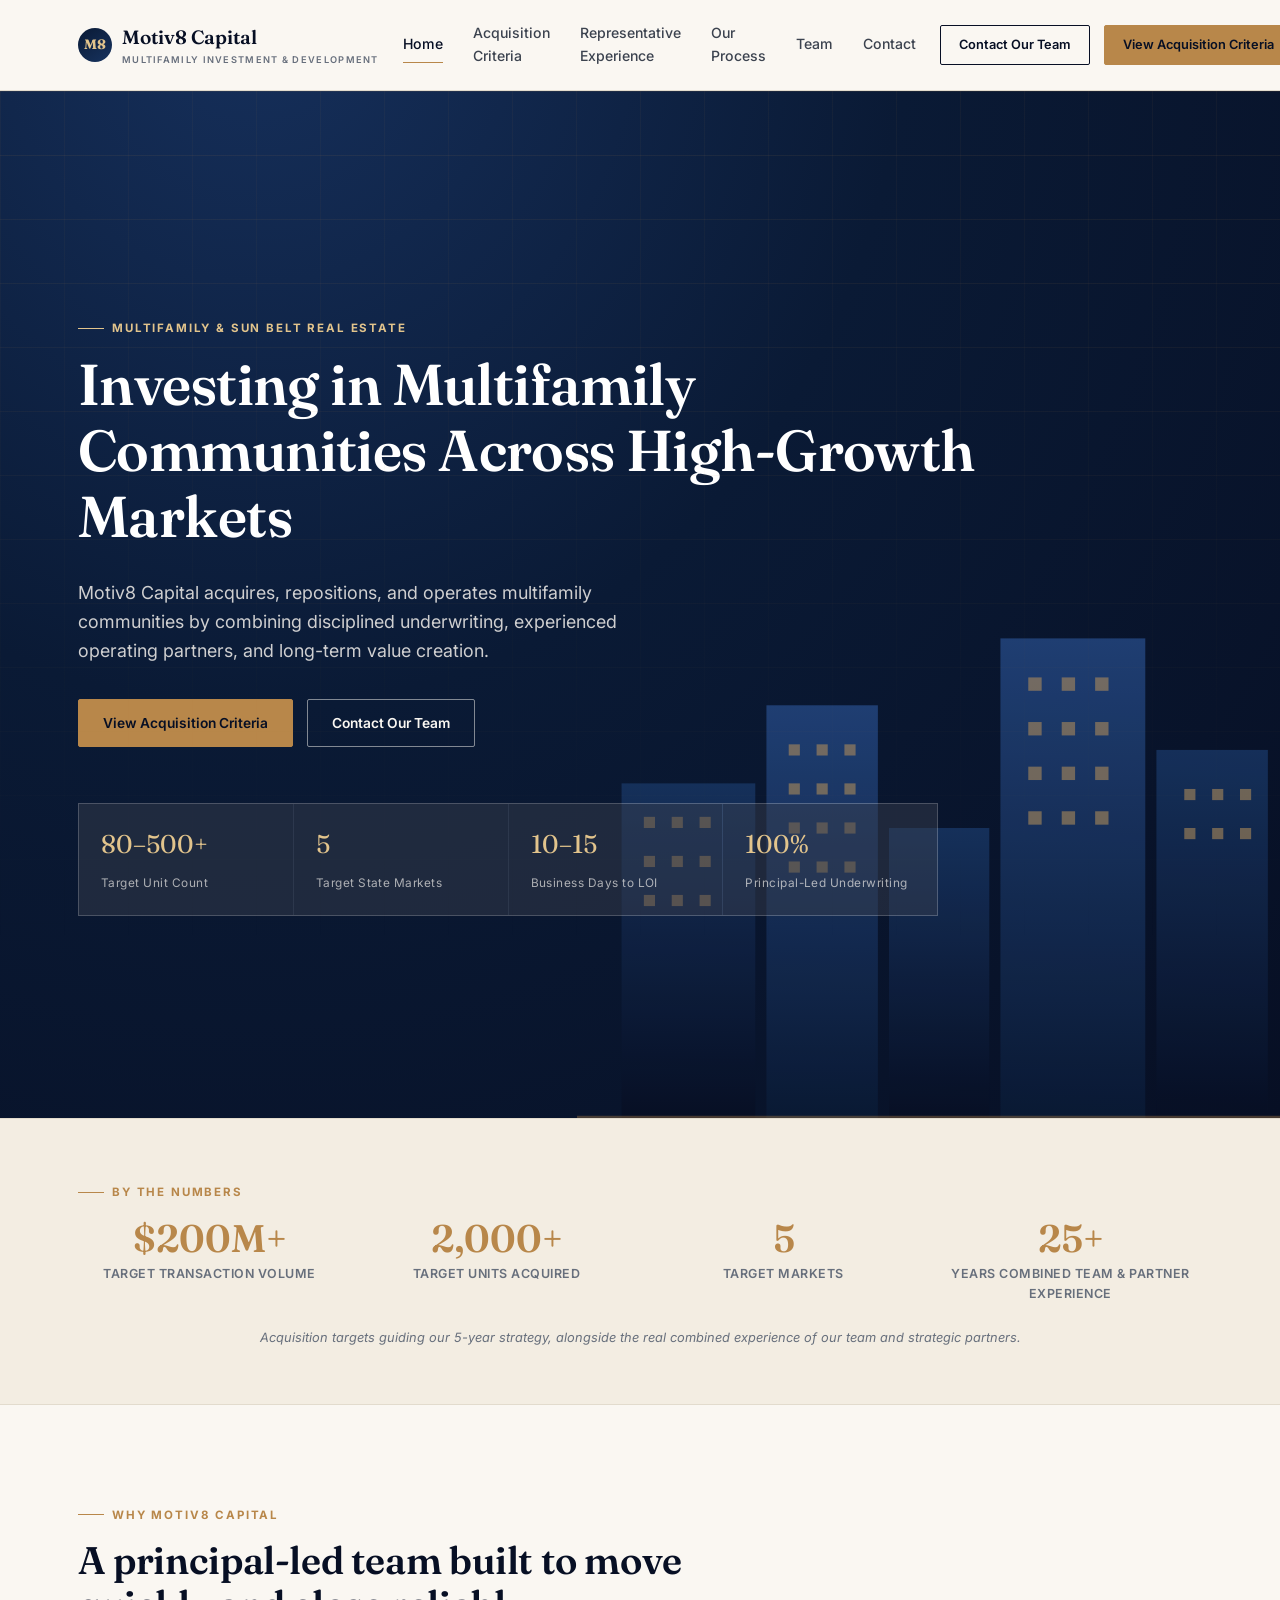
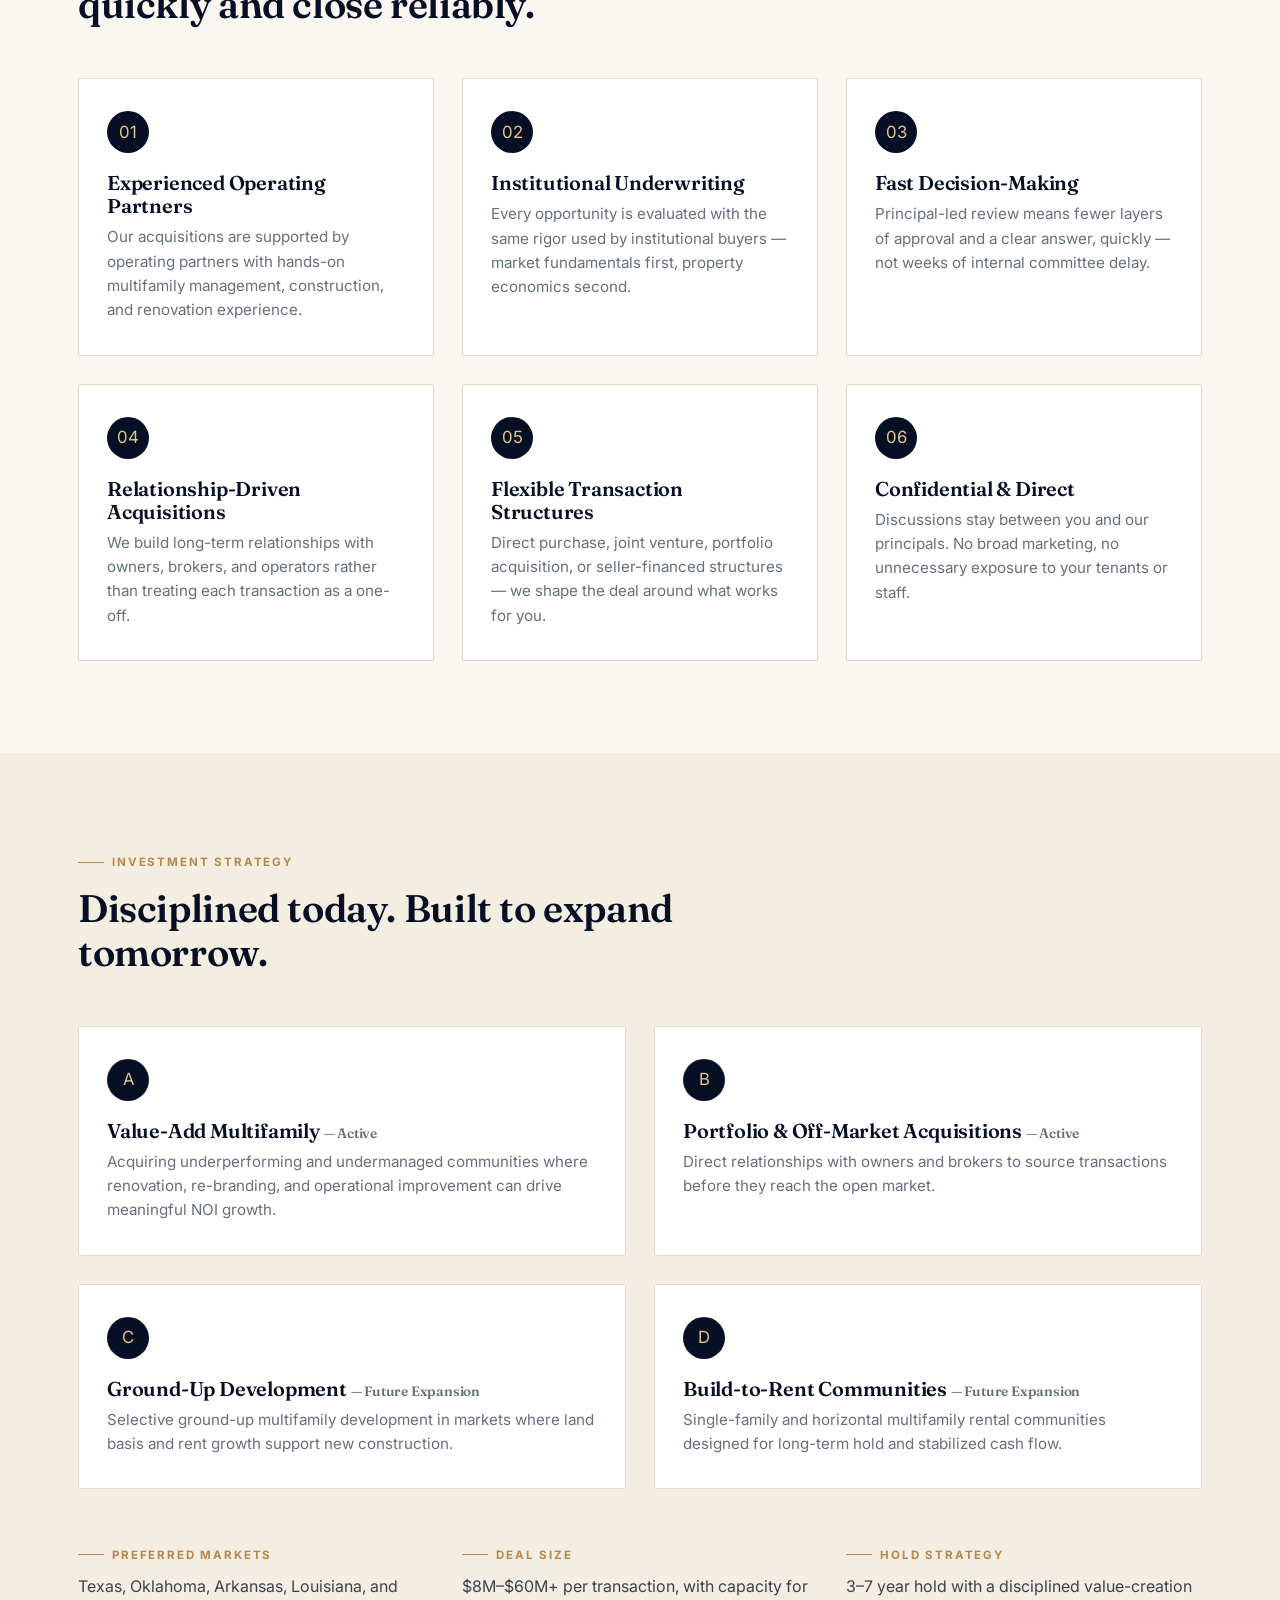
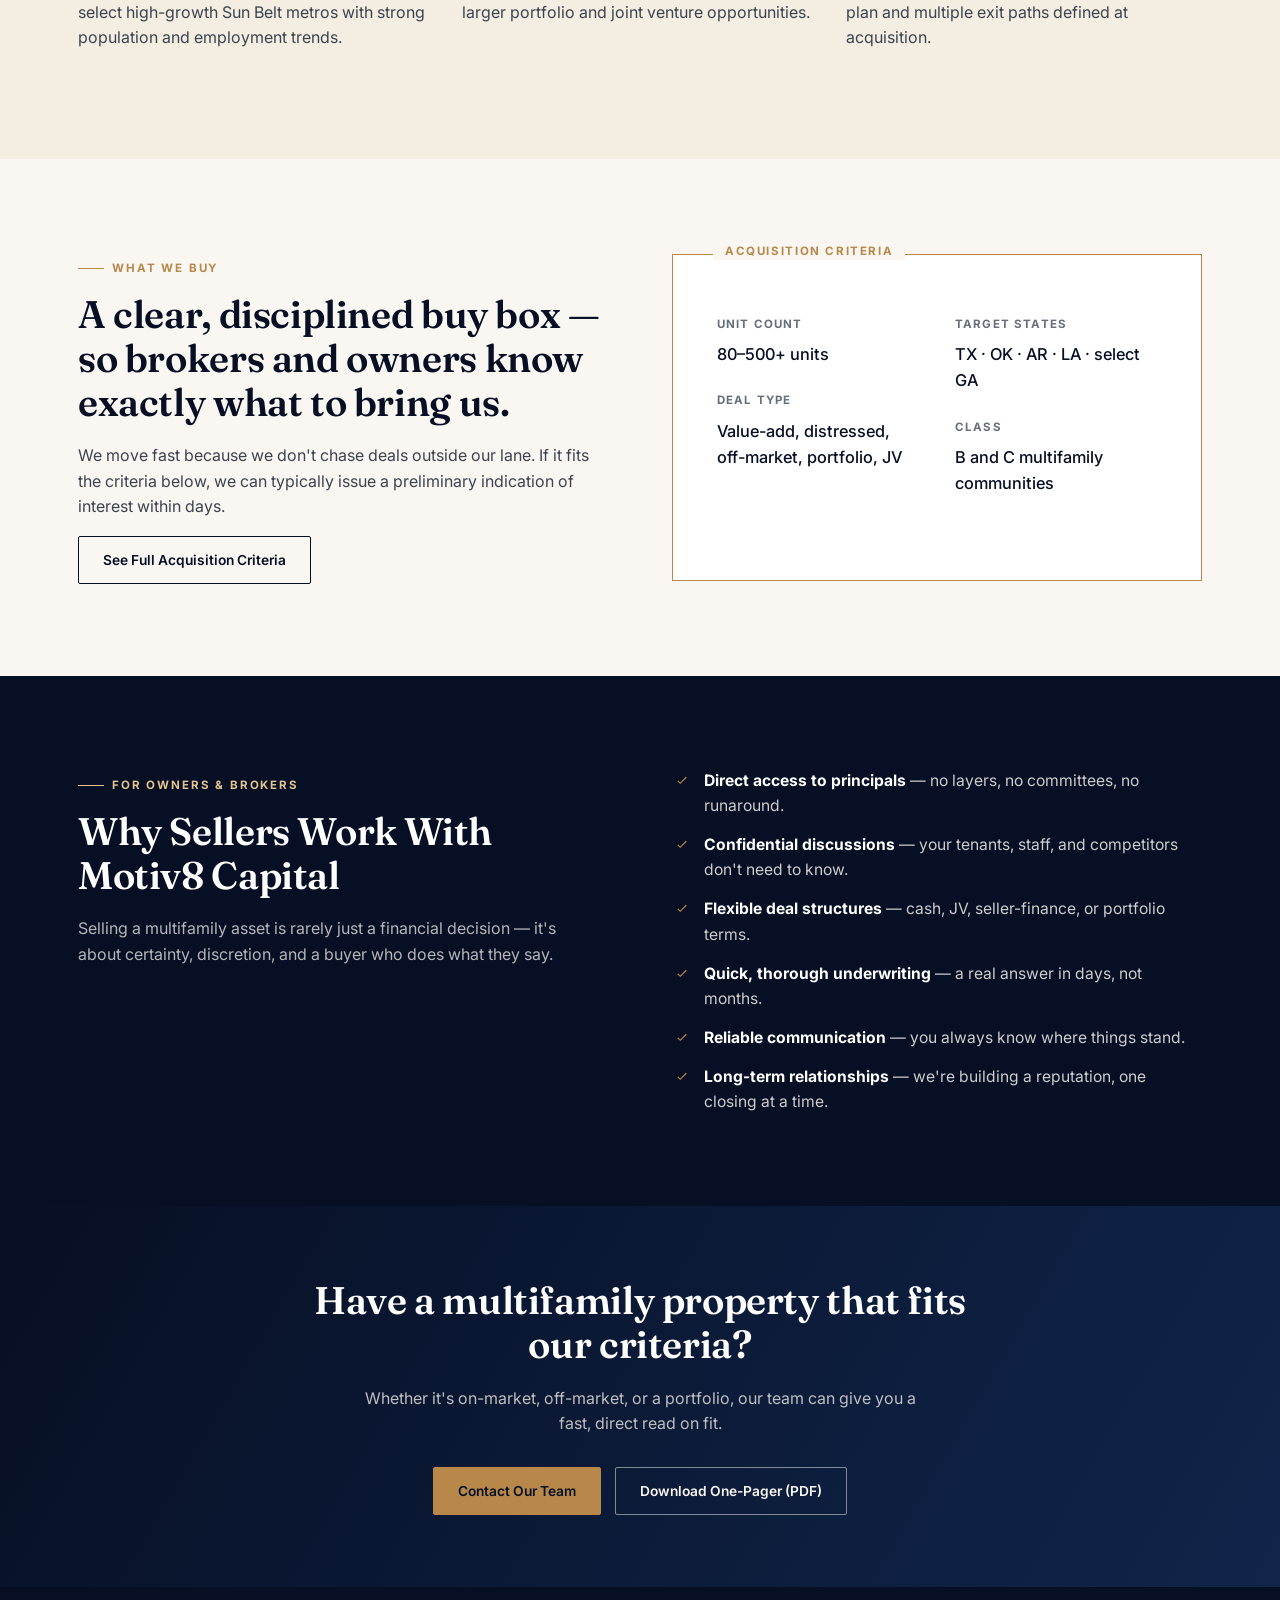
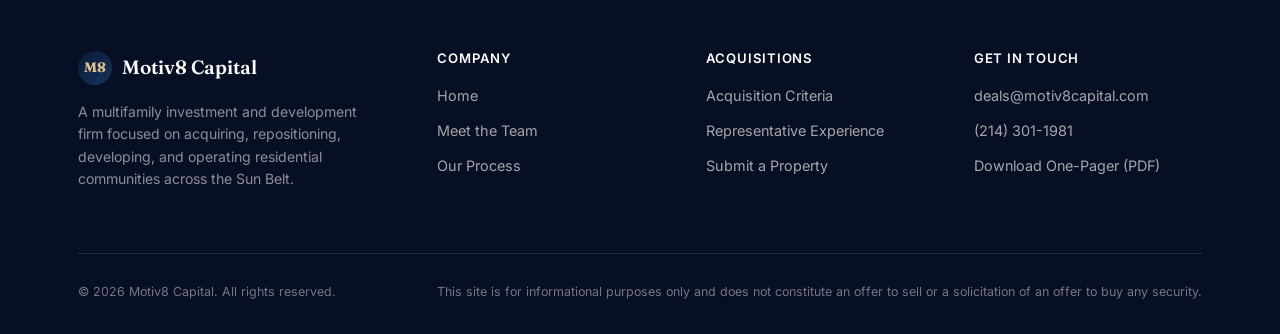
==== commit 882ce82d: "Fix check-list flexbox split and update founder bio .check-list li is a flex container; a bare <stro" ====
--- a/index.html
+++ b/index.html
@@ -211,12 +211,12 @@
         <p style="color:rgba(250,247,242,0.72); max-width:480px;">Selling a multifamily asset is rarely just a financial decision — it's about certainty, discretion, and a buyer who does what they say.</p>
       </div>
       <ul class="check-list">
-        <li><strong style="color:#fff;">Direct access to principals</strong>&nbsp;— no layers, no committees, no runaround.</li>
-        <li><strong style="color:#fff;">Confidential discussions</strong>&nbsp;— your tenants, staff, and competitors don't need to know.</li>
-        <li><strong style="color:#fff;">Flexible deal structures</strong>&nbsp;— cash, JV, seller-finance, or portfolio terms.</li>
-        <li><strong style="color:#fff;">Quick, thorough underwriting</strong>&nbsp;— a real answer in days, not months.</li>
-        <li><strong style="color:#fff;">Reliable communication</strong>&nbsp;— you always know where things stand.</li>
-        <li><strong style="color:#fff;">Long-term relationships</strong>&nbsp;— we're building a reputation, one closing at a time.</li>
+        <li><span><strong style="color:#fff;">Direct access to principals</strong>&nbsp;— no layers, no committees, no runaround.</span></li>
+        <li><span><strong style="color:#fff;">Confidential discussions</strong>&nbsp;— your tenants, staff, and competitors don't need to know.</span></li>
+        <li><span><strong style="color:#fff;">Flexible deal structures</strong>&nbsp;— cash, JV, seller-finance, or portfolio terms.</span></li>
+        <li><span><strong style="color:#fff;">Quick, thorough underwriting</strong>&nbsp;— a real answer in days, not months.</span></li>
+        <li><span><strong style="color:#fff;">Reliable communication</strong>&nbsp;— you always know where things stand.</span></li>
+        <li><span><strong style="color:#fff;">Long-term relationships</strong>&nbsp;— we're building a reputation, one closing at a time.</span></li>
       </ul>
     </div>
   </div>
--- a/assets/styles.css
+++ b/assets/styles.css
@@ -527,11 +527,12 @@
   border: 1px solid var(--line);
   padding: 40px;
 }
-.form-row { display: grid; grid-template-columns: 1fr 1fr; gap: 20px; margin-bottom: 20px; }
+.form-row { display: grid; grid-template-columns: minmax(0,1fr) minmax(0,1fr); gap: 20px; margin-bottom: 20px; }
 .field { display: flex; flex-direction: column; gap: 8px; margin-bottom: 20px; }
 .field label { font-size: 0.82rem; font-weight: 600; color: var(--navy-950); }
 .field label .opt { color: var(--ink-500); font-weight: 400; }
 .field input, .field select, .field textarea {
+  width: 100%;
   font-family: inherit;
   font-size: 0.95rem;
   padding: 12px 14px;
@@ -562,7 +563,7 @@
 
 /* Footer */
 .site-footer { background: var(--navy-950); color: rgba(250,247,242,0.65); padding: 64px 0 32px; }
-.footer-grid { display: grid; grid-template-columns: 1.4fr repeat(3, 1fr); gap: 40px; margin-bottom: 48px; }
+.footer-grid { display: grid; grid-template-columns: minmax(0,1.4fr) repeat(3, minmax(0,1fr)); gap: 40px; margin-bottom: 48px; }
 .footer-brand .brand { color: var(--white); }
 .footer-brand p { margin-top: 16px; font-size: 0.88rem; max-width: 300px; color: rgba(250,247,242,0.55); }
 .site-footer h4 { color: var(--white); font-family: "Inter", sans-serif; font-size: 0.82rem; letter-spacing: 0.06em; text-transform: uppercase; margin-bottom: 18px; }
@@ -608,7 +609,7 @@
   .grid-4 { grid-template-columns: repeat(2, minmax(0,1fr)); }
   .grid-5 { grid-template-columns: repeat(2, minmax(0,1fr)); }
   .grid-3 { grid-template-columns: repeat(2, minmax(0,1fr)); }
-  .footer-grid { grid-template-columns: 1fr 1fr; }
+  .footer-grid { grid-template-columns: minmax(0,1fr) minmax(0,1fr); }
   .buybox-grid { grid-template-columns: 1fr; gap: 8px; }
   .hero-skyline { display: none; }
 }
@@ -623,7 +624,7 @@
   }
   .grid-2, .grid-3, .grid-4, .grid-5 { grid-template-columns: 1fr; }
   .form-row { grid-template-columns: 1fr; }
-  .footer-grid { grid-template-columns: 1fr 1fr; gap: 32px 24px; }
+  .footer-grid { grid-template-columns: minmax(0,1fr) minmax(0,1fr); gap: 32px 24px; }
   .hero-inner { padding: 96px 24px 80px; }
   section { padding: 64px 0; }
   .buybox { padding: 28px 22px; }
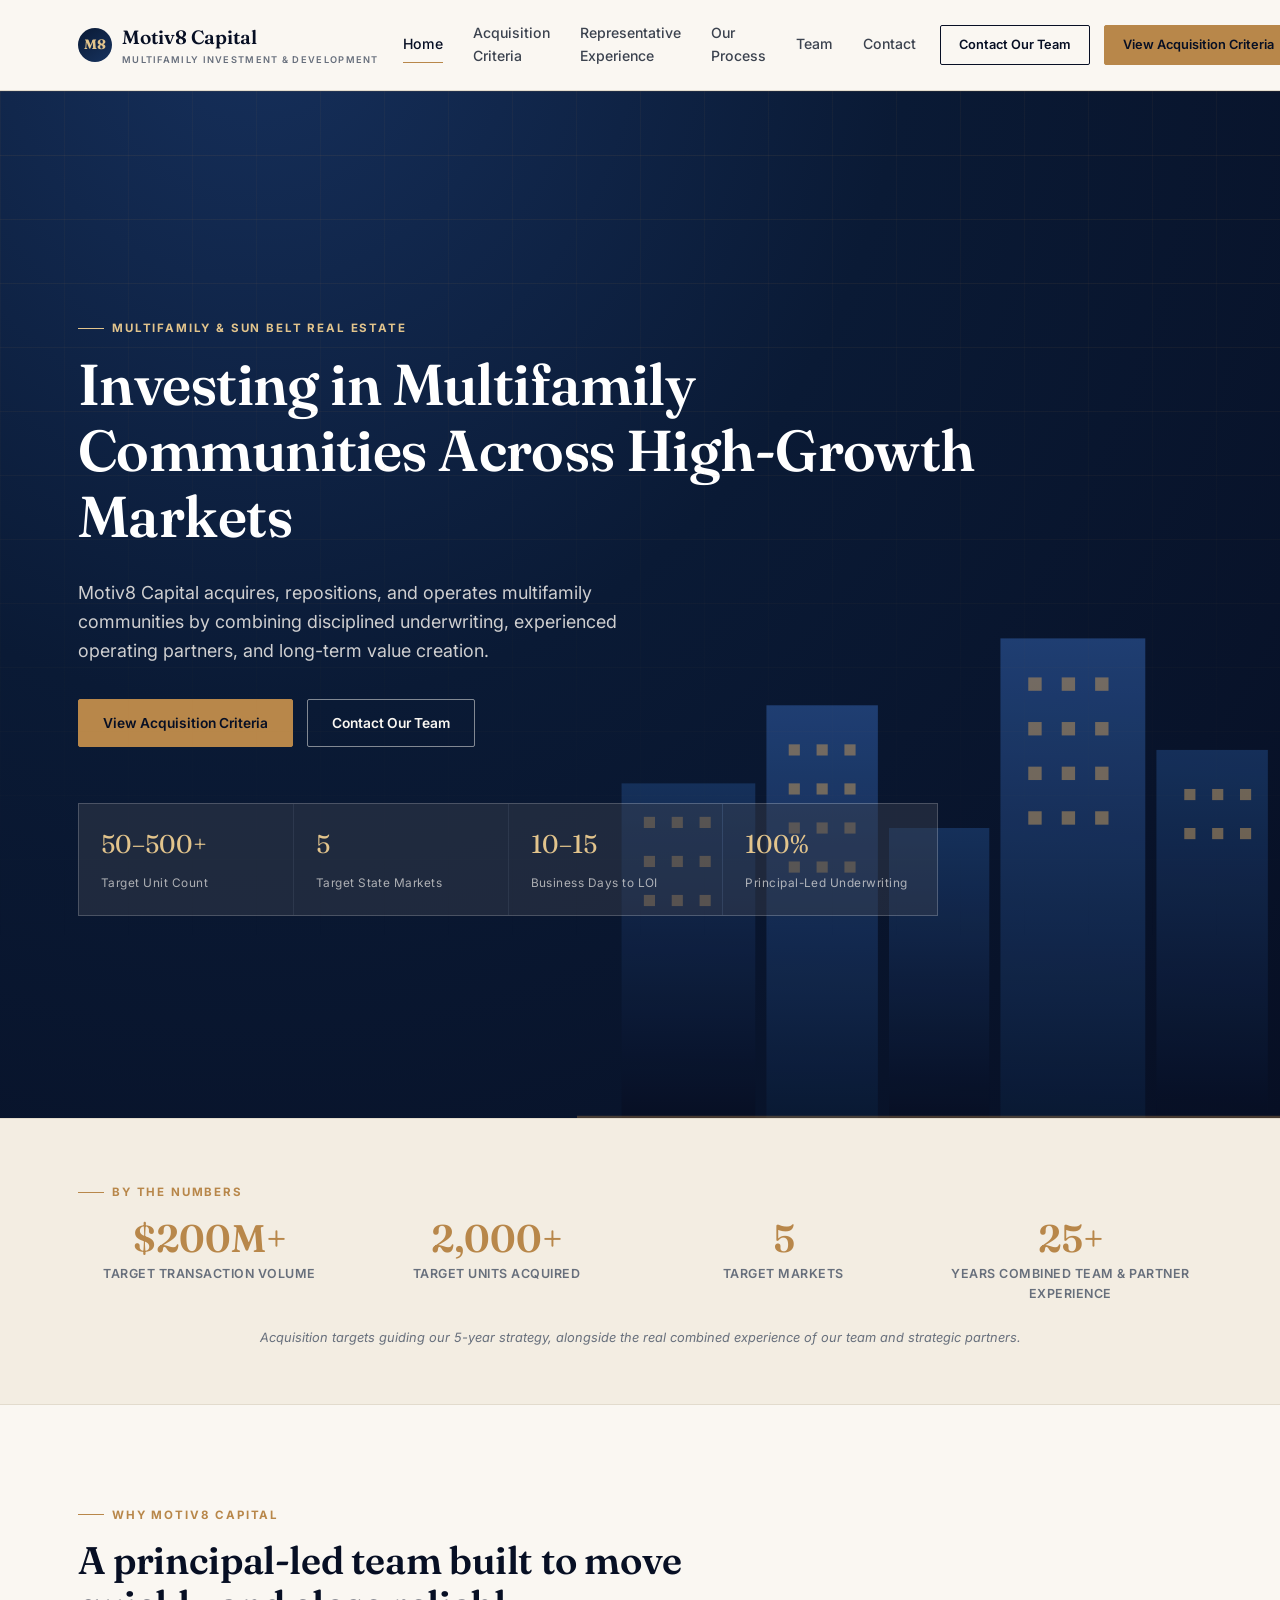
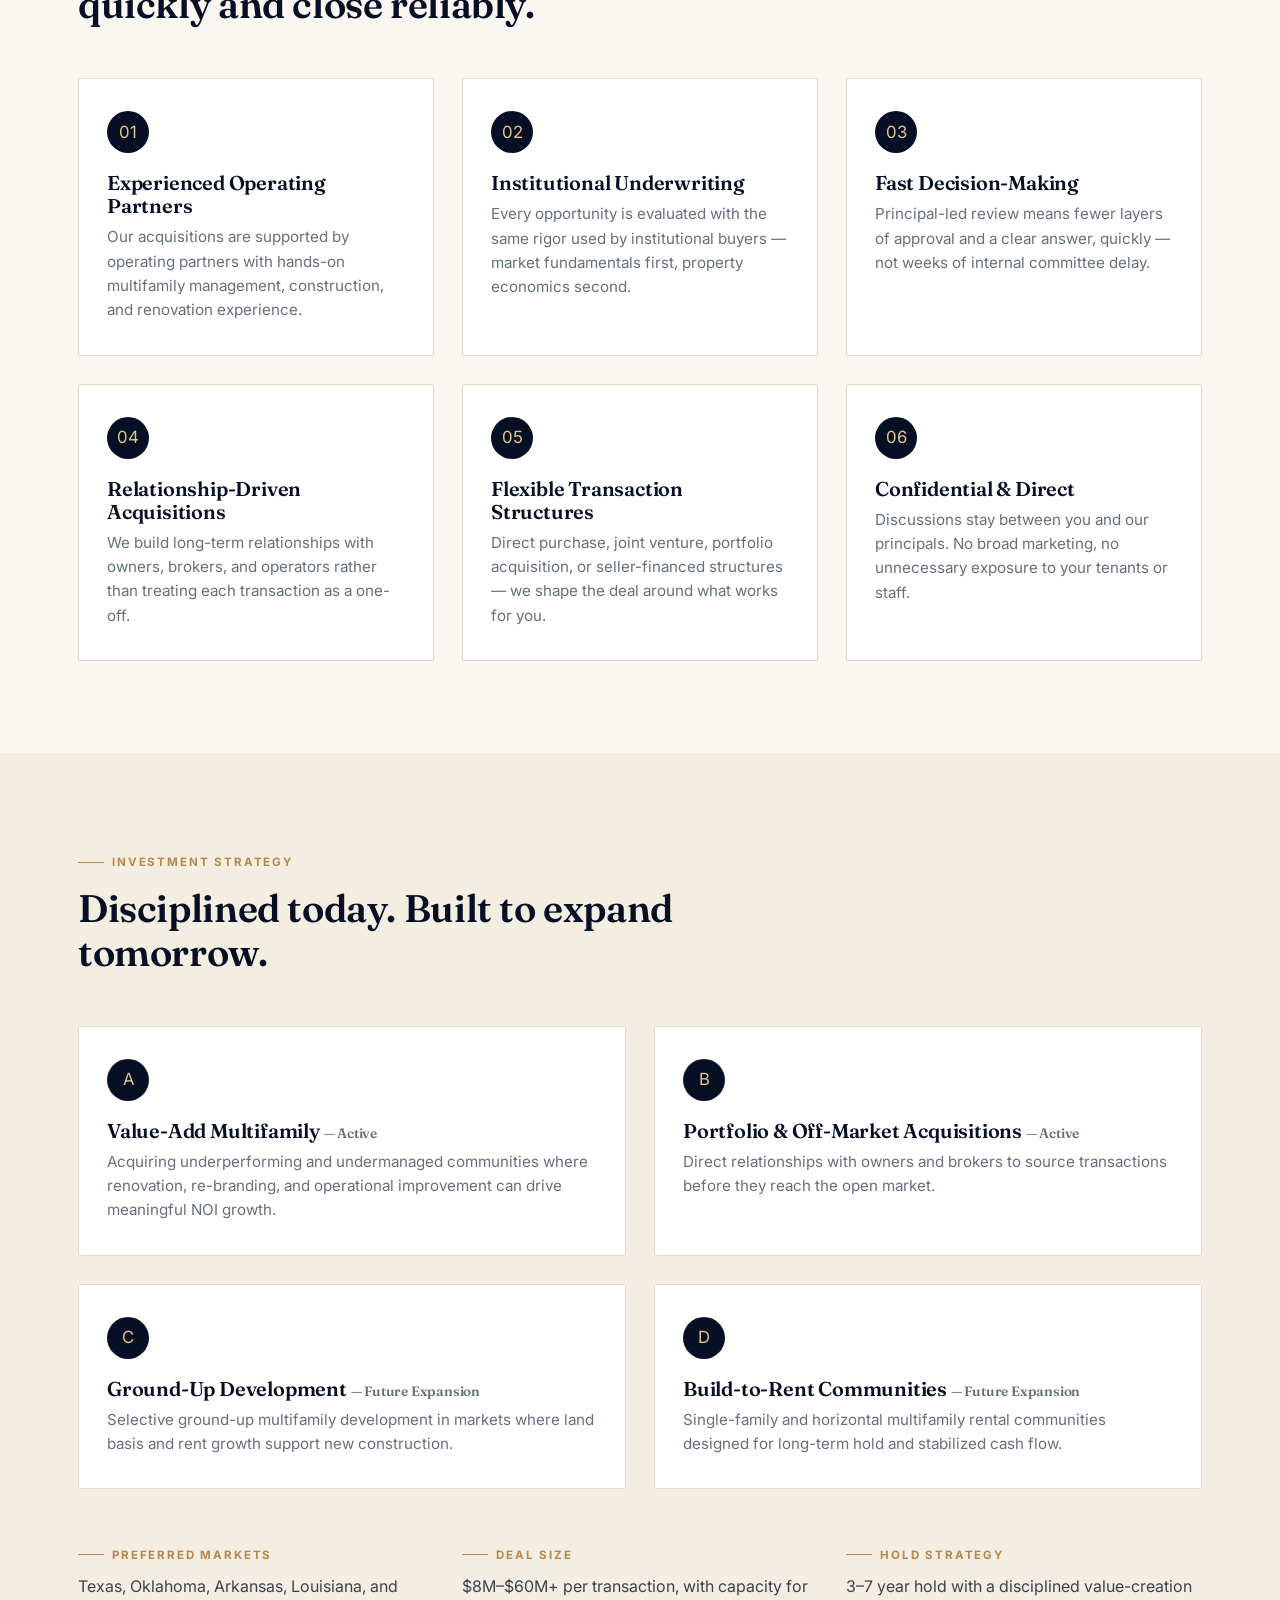
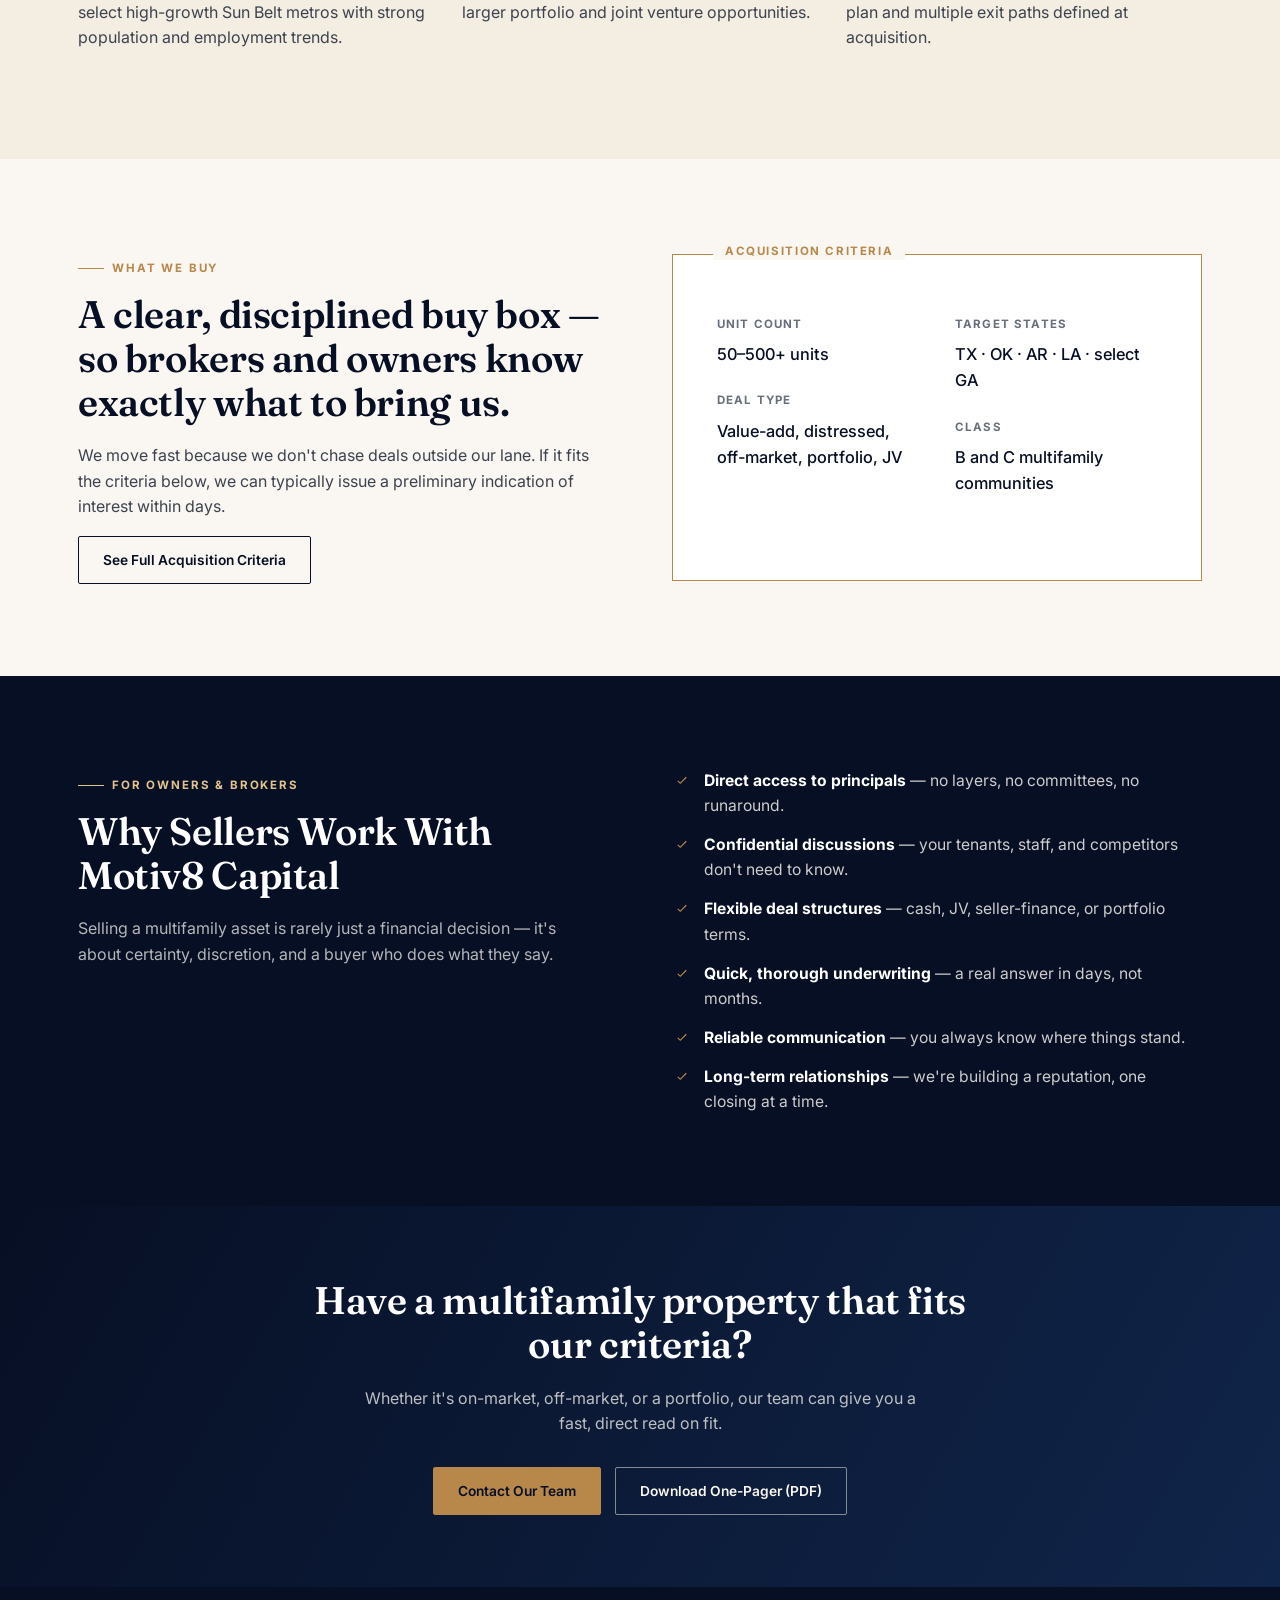
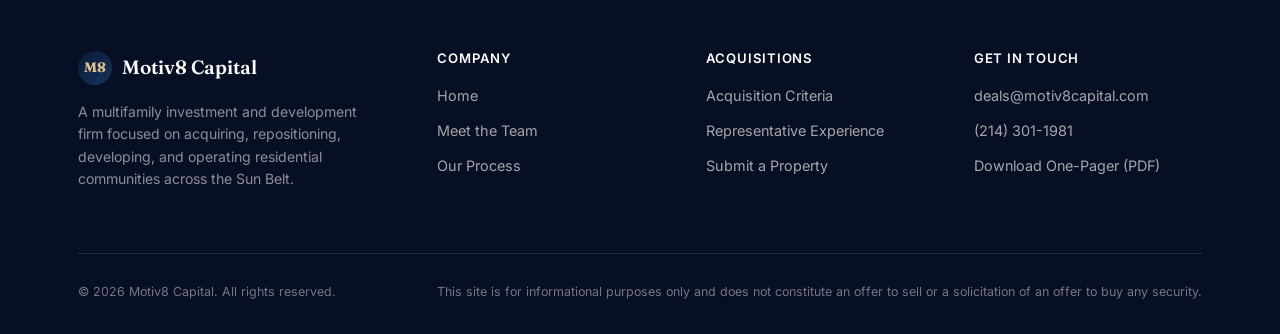
==== commit c9c72ab1: "Lower minimum unit count in acquisition criteria from 80 to 50 Updated across the homepage (hero sta" ====
--- a/index.html
+++ b/index.html
@@ -46,7 +46,7 @@
       <a href="contact.html" class="btn btn-ghost-light">Contact Our Team</a>
     </div>
     <div class="hero-stats">
-      <div><span class="num">80–500+</span><span class="lbl">Target Unit Count</span></div>
+      <div><span class="num">50–500+</span><span class="lbl">Target Unit Count</span></div>
       <div><span class="num">5</span><span class="lbl">Target State Markets</span></div>
       <div><span class="num">10–15</span><span class="lbl">Business Days to LOI</span></div>
       <div><span class="num">100%</span><span class="lbl">Principal-Led Underwriting</span></div>
@@ -185,7 +185,7 @@
         <dl class="buybox-grid">
           <div>
             <dt>Unit Count</dt>
-            <dd>80–500+ units</dd>
+            <dd>50–500+ units</dd>
             <dt>Deal Type</dt>
             <dd>Value-add, distressed, off-market, portfolio, JV</dd>
           </div>
--- a/assets/styles.css
+++ b/assets/styles.css
@@ -429,6 +429,20 @@
   font-size: 2.4rem;
   letter-spacing: 0.02em;
 }
+img.team-photo { object-fit: cover; }
+
+/* Profile spotlight — used when a section has just one or two people,
+   so photo + bio fill the row instead of a narrow card floating in
+   empty space. Falls back to a stacked single column on mobile. */
+.profile-spotlight {
+  display: grid;
+  grid-template-columns: minmax(0,280px) minmax(0,1fr);
+  gap: 44px;
+  align-items: start;
+}
+.profile-spotlight .team-photo { margin-bottom: 0; }
+.profile-spotlight h3 { font-size: 1.5rem; }
+.profile-spotlight p { font-size: 1.02rem; max-width: 640px; }
 .team-card h3 { margin-bottom: 2px; }
 .team-role { color: var(--bronze-500); font-size: 0.84rem; font-weight: 600; letter-spacing: 0.03em; text-transform: uppercase; margin-bottom: 12px; display:block; }
 .team-tags { display: flex; flex-wrap: wrap; gap: 6px; margin-top: 14px; }
@@ -615,7 +629,7 @@
 }
 
 @media (max-width: 760px) {
-  .nav-links, .nav-actions .btn-ghost { display: none; }
+  .nav-links, .nav-actions { display: none; }
   .nav-toggle { display: flex; }
   .nav-wrap.open .nav-links {
     display: flex; position: absolute; top: 100%; left: 0; right: 0;
@@ -624,6 +638,8 @@
   }
   .grid-2, .grid-3, .grid-4, .grid-5 { grid-template-columns: 1fr; }
   .form-row { grid-template-columns: 1fr; }
+  .profile-spotlight { grid-template-columns: 1fr; }
+  .profile-spotlight .team-photo { max-width: 240px; margin-bottom: 20px; }
   .footer-grid { grid-template-columns: minmax(0,1fr) minmax(0,1fr); gap: 32px 24px; }
   .hero-inner { padding: 96px 24px 80px; }
   section { padding: 64px 0; }
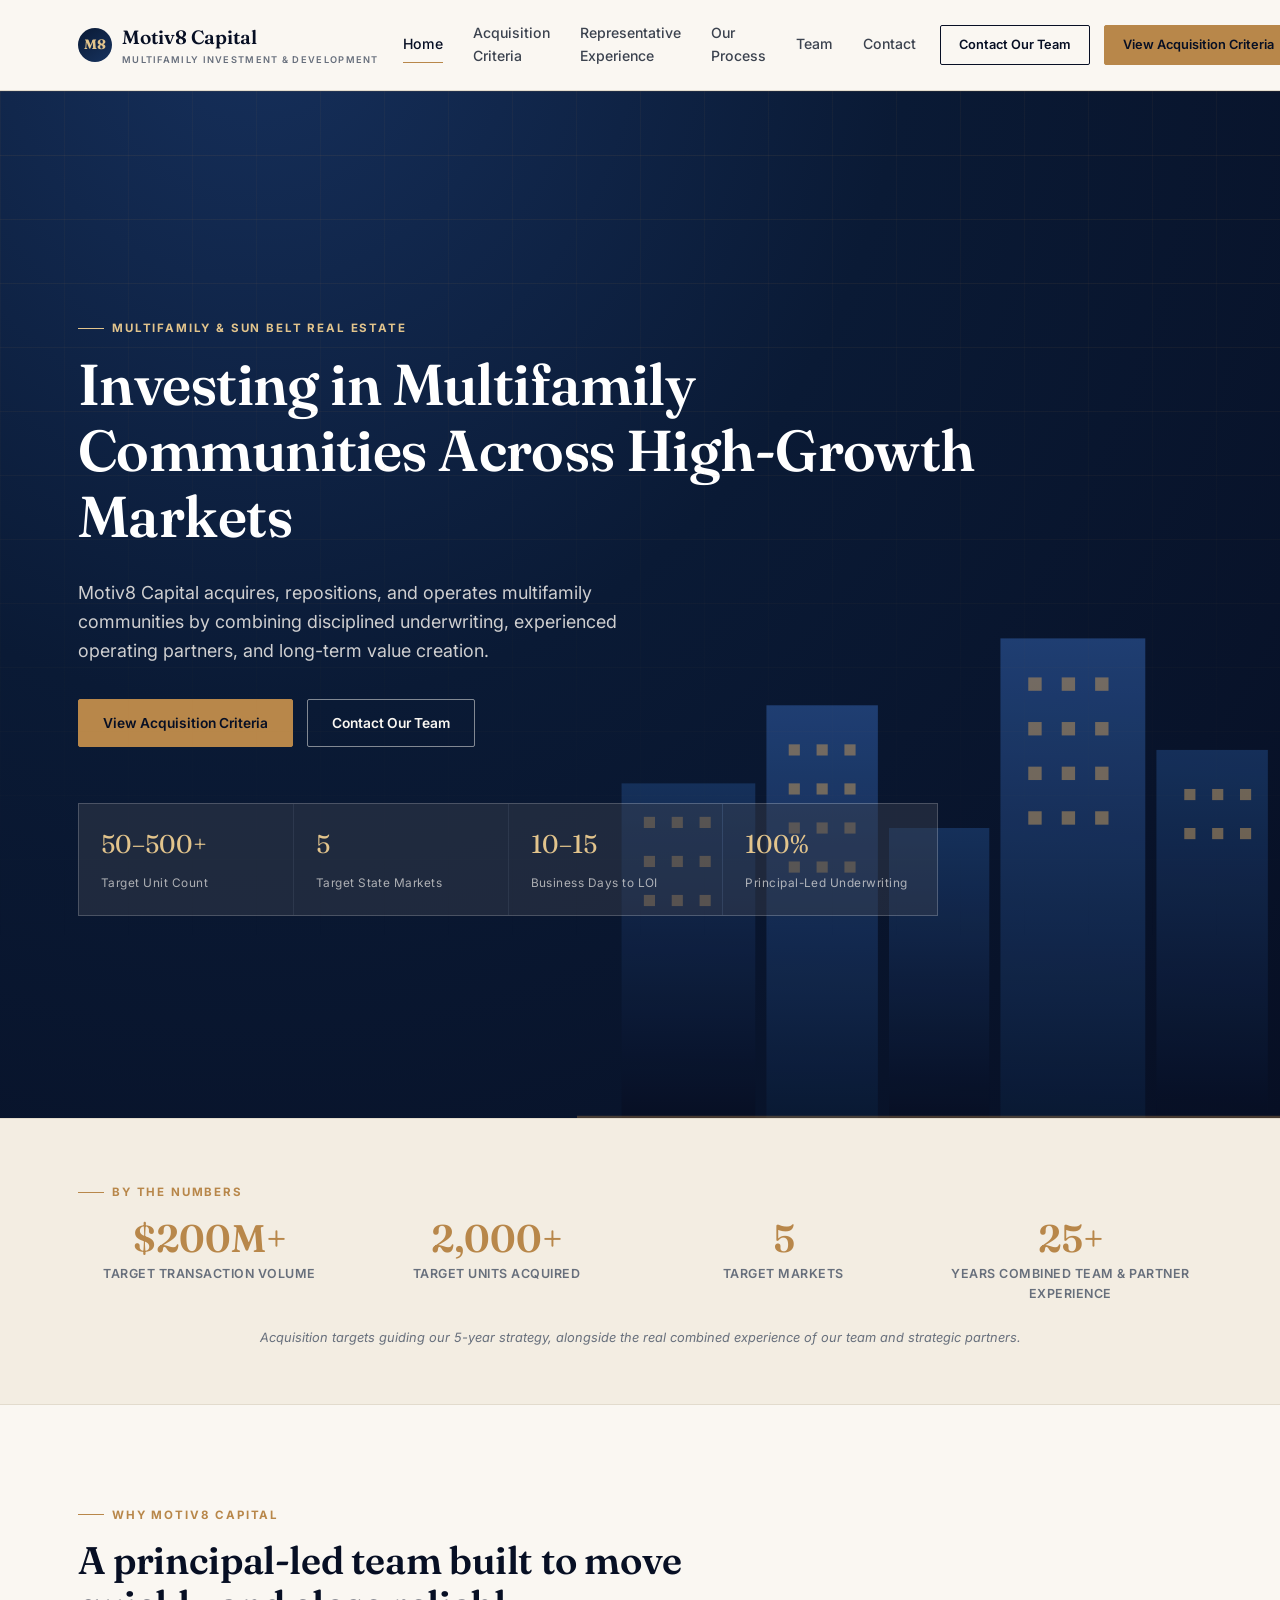
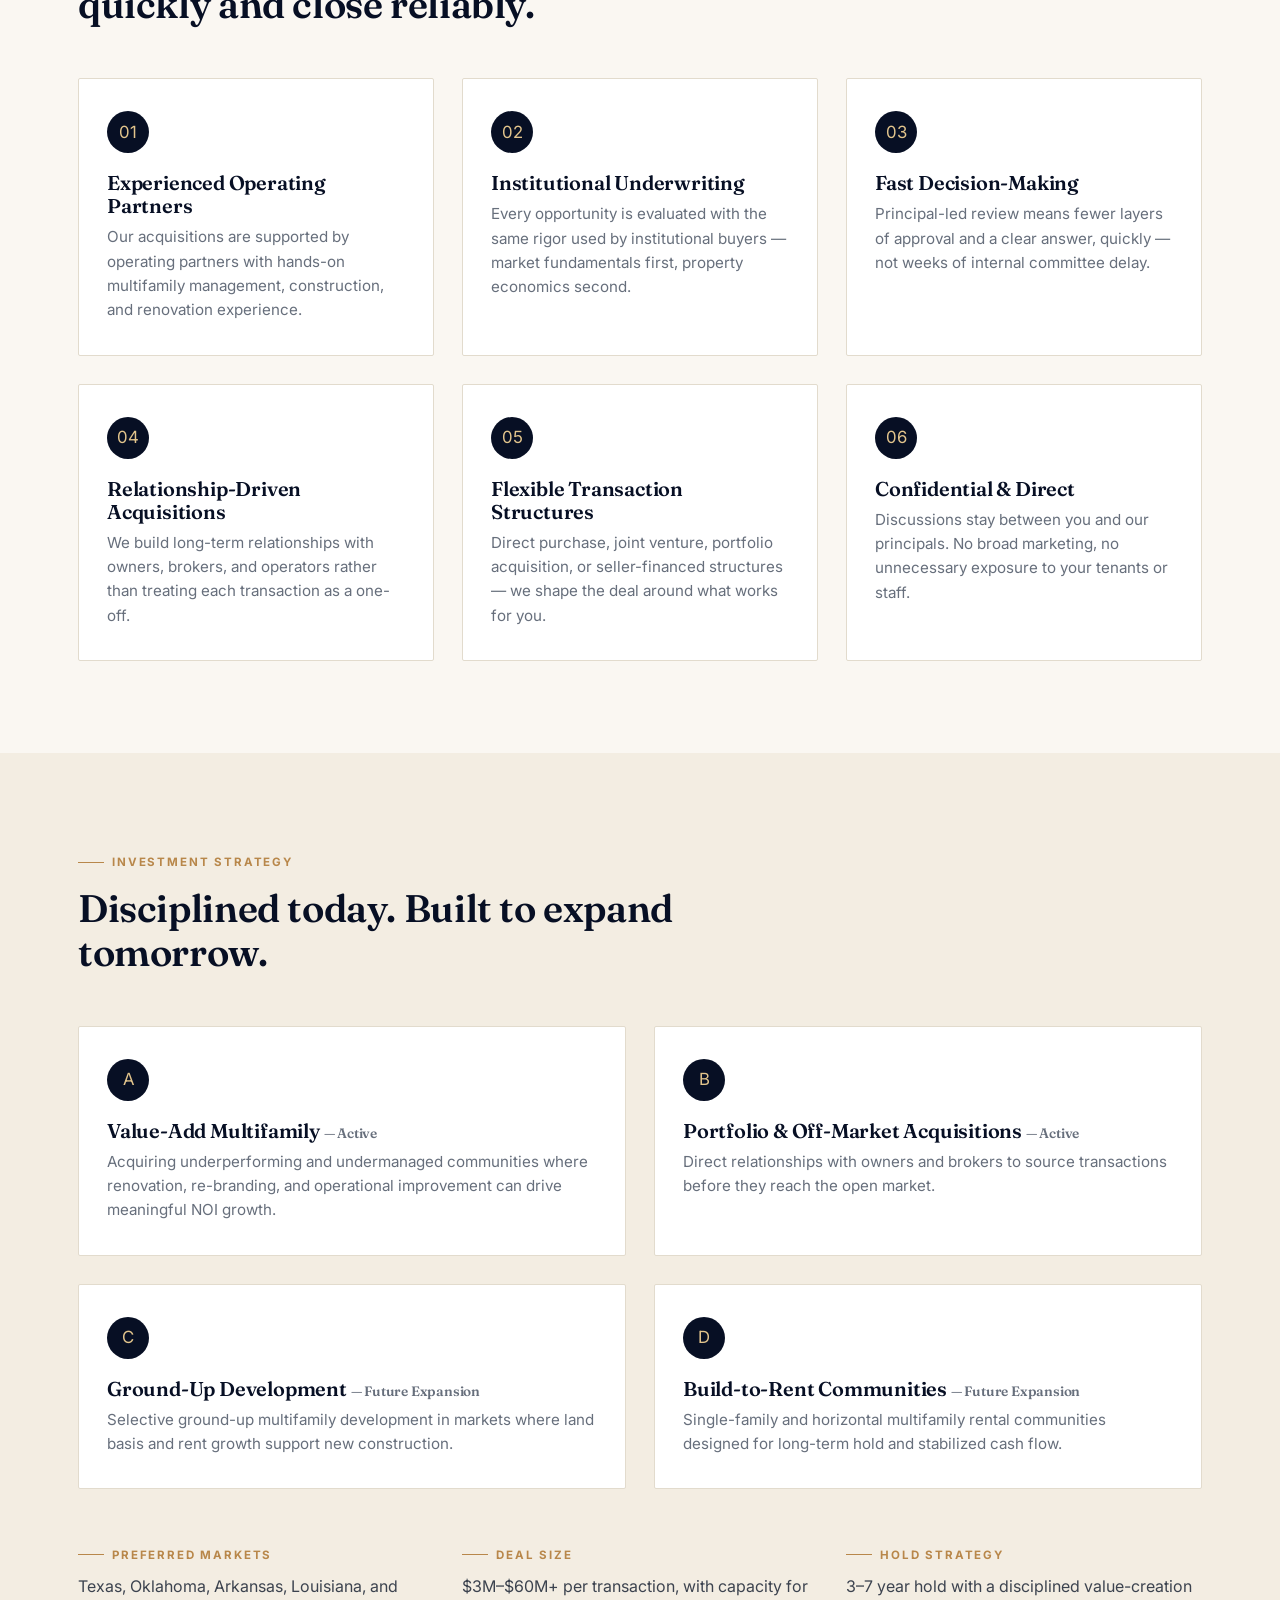
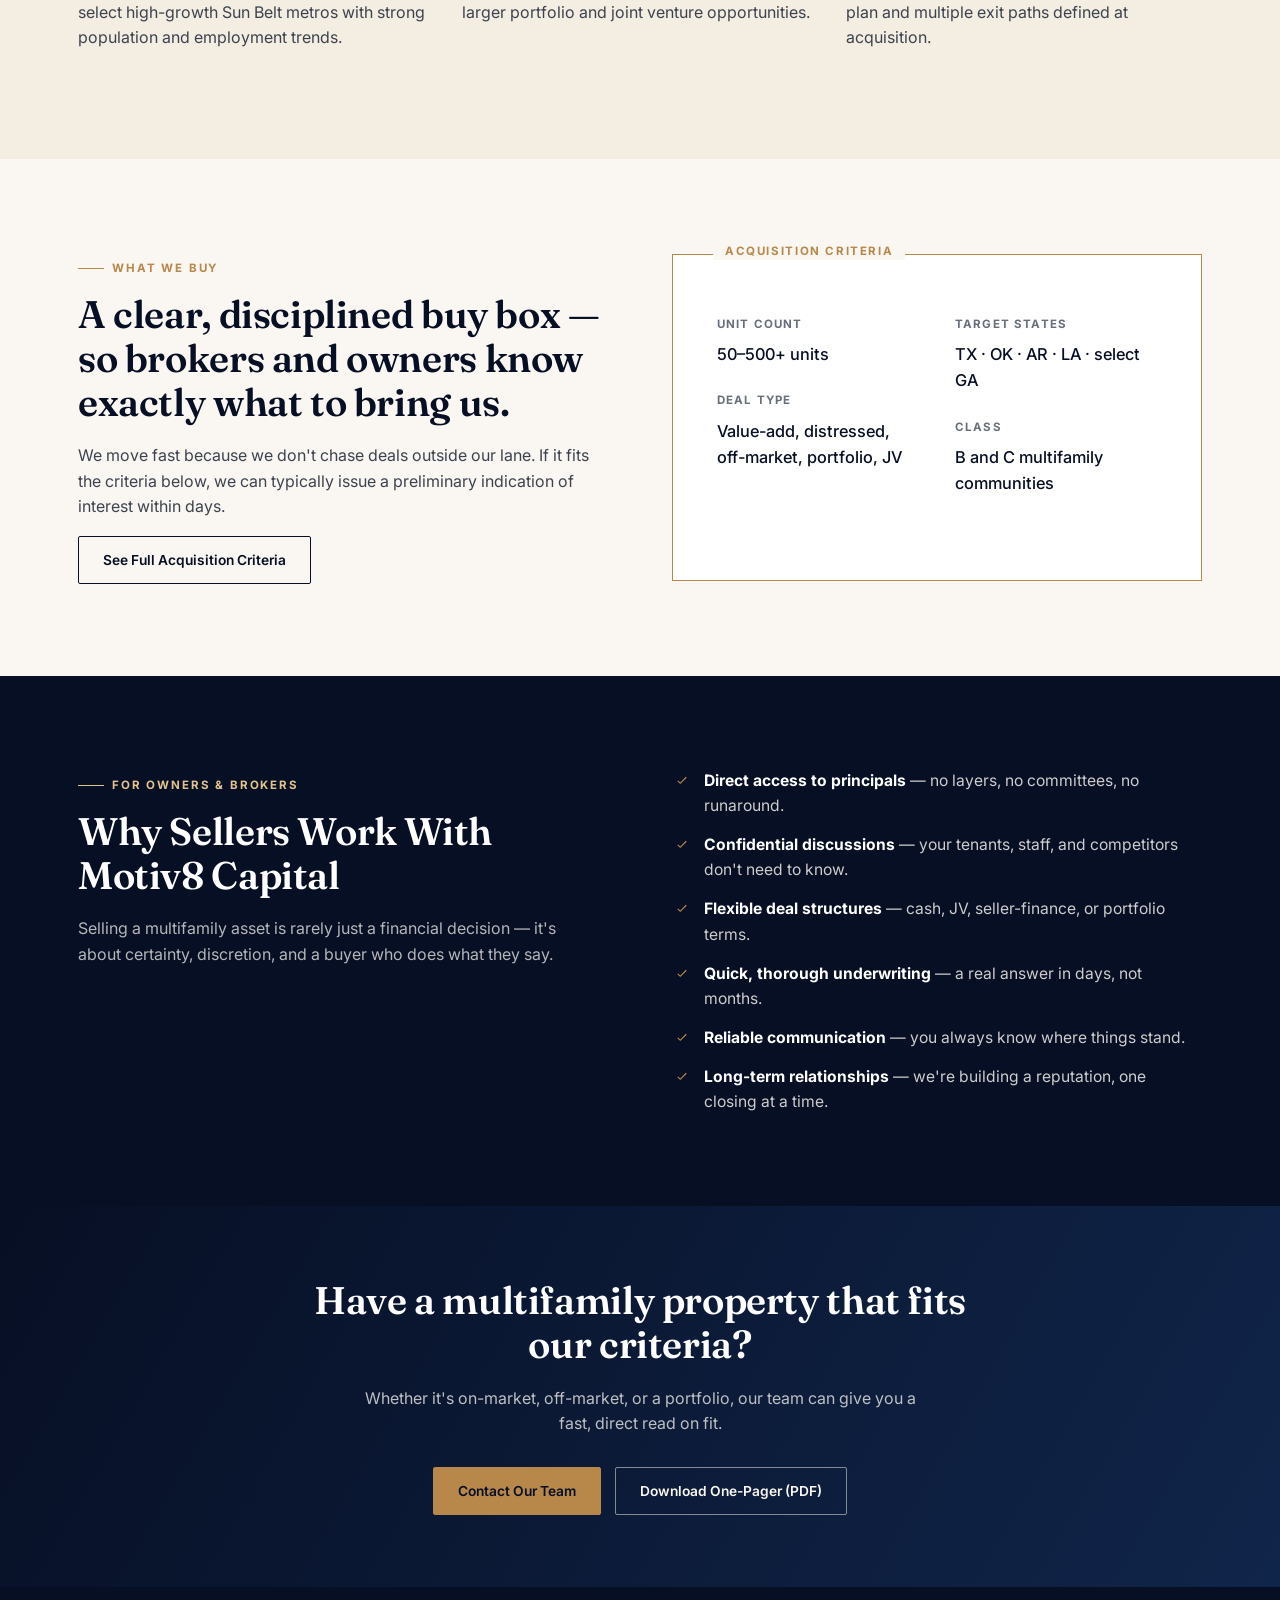
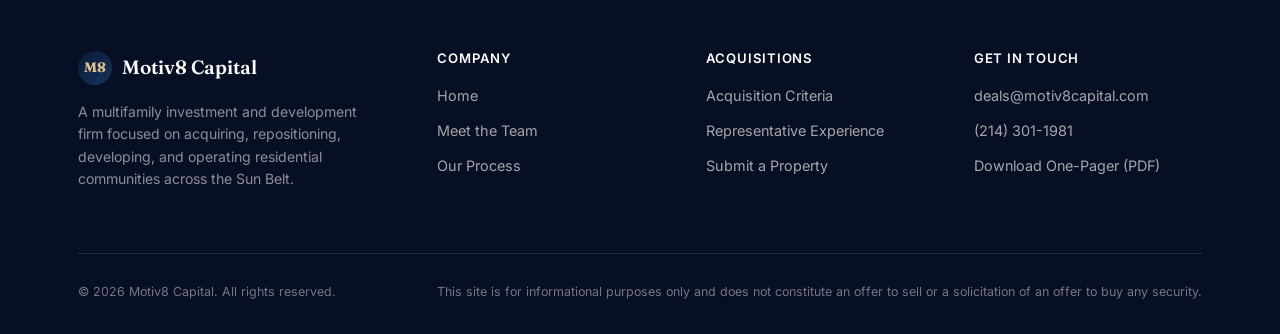
==== commit a23ad956: "Lower deal size floor from $8M to $3M Updated across the homepage, criteria.html, and the PDF one-pa" ====
--- a/index.html
+++ b/index.html
@@ -161,7 +161,7 @@
       </div>
       <div>
         <div class="eyebrow" style="margin-bottom:10px;">Deal Size</div>
-        <p>$8M–$60M+ per transaction, with capacity for larger portfolio and joint venture opportunities.</p>
+        <p>$3M–$60M+ per transaction, with capacity for larger portfolio and joint venture opportunities.</p>
       </div>
       <div>
         <div class="eyebrow" style="margin-bottom:10px;">Hold Strategy</div>
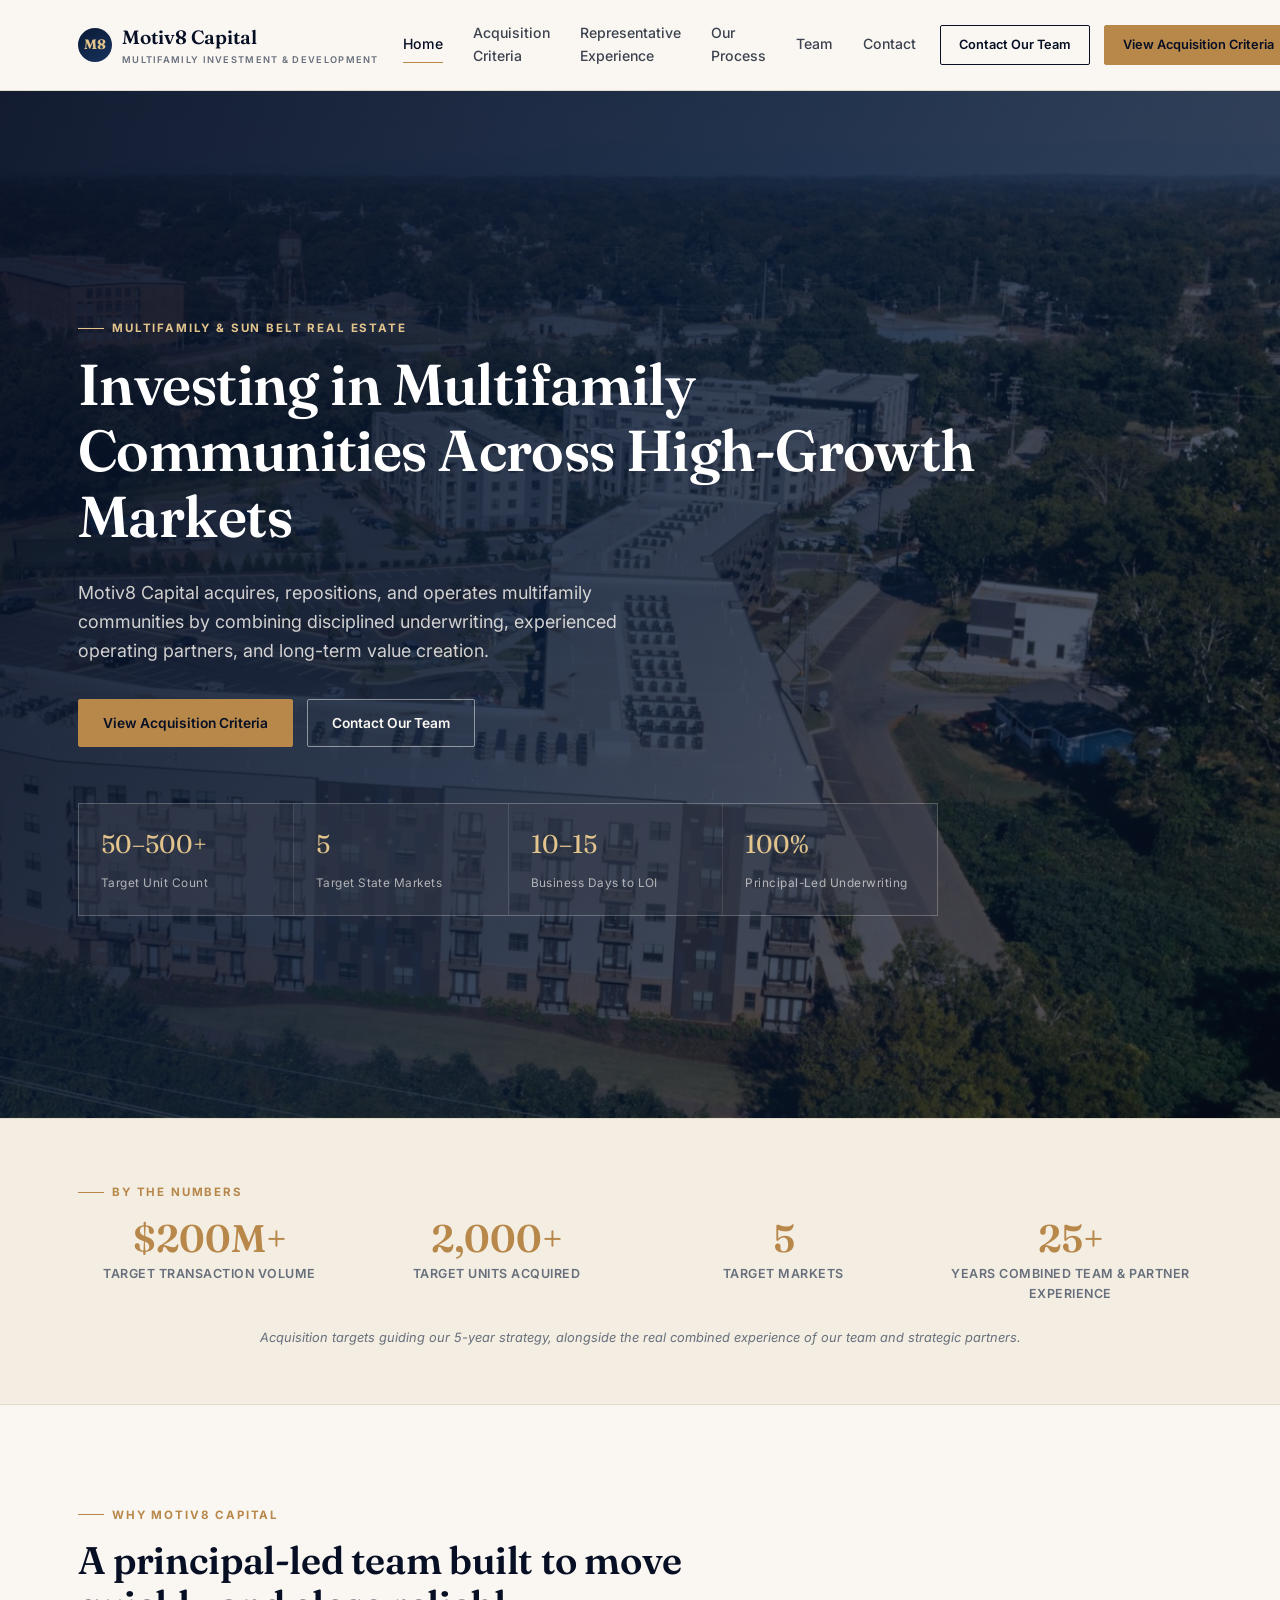
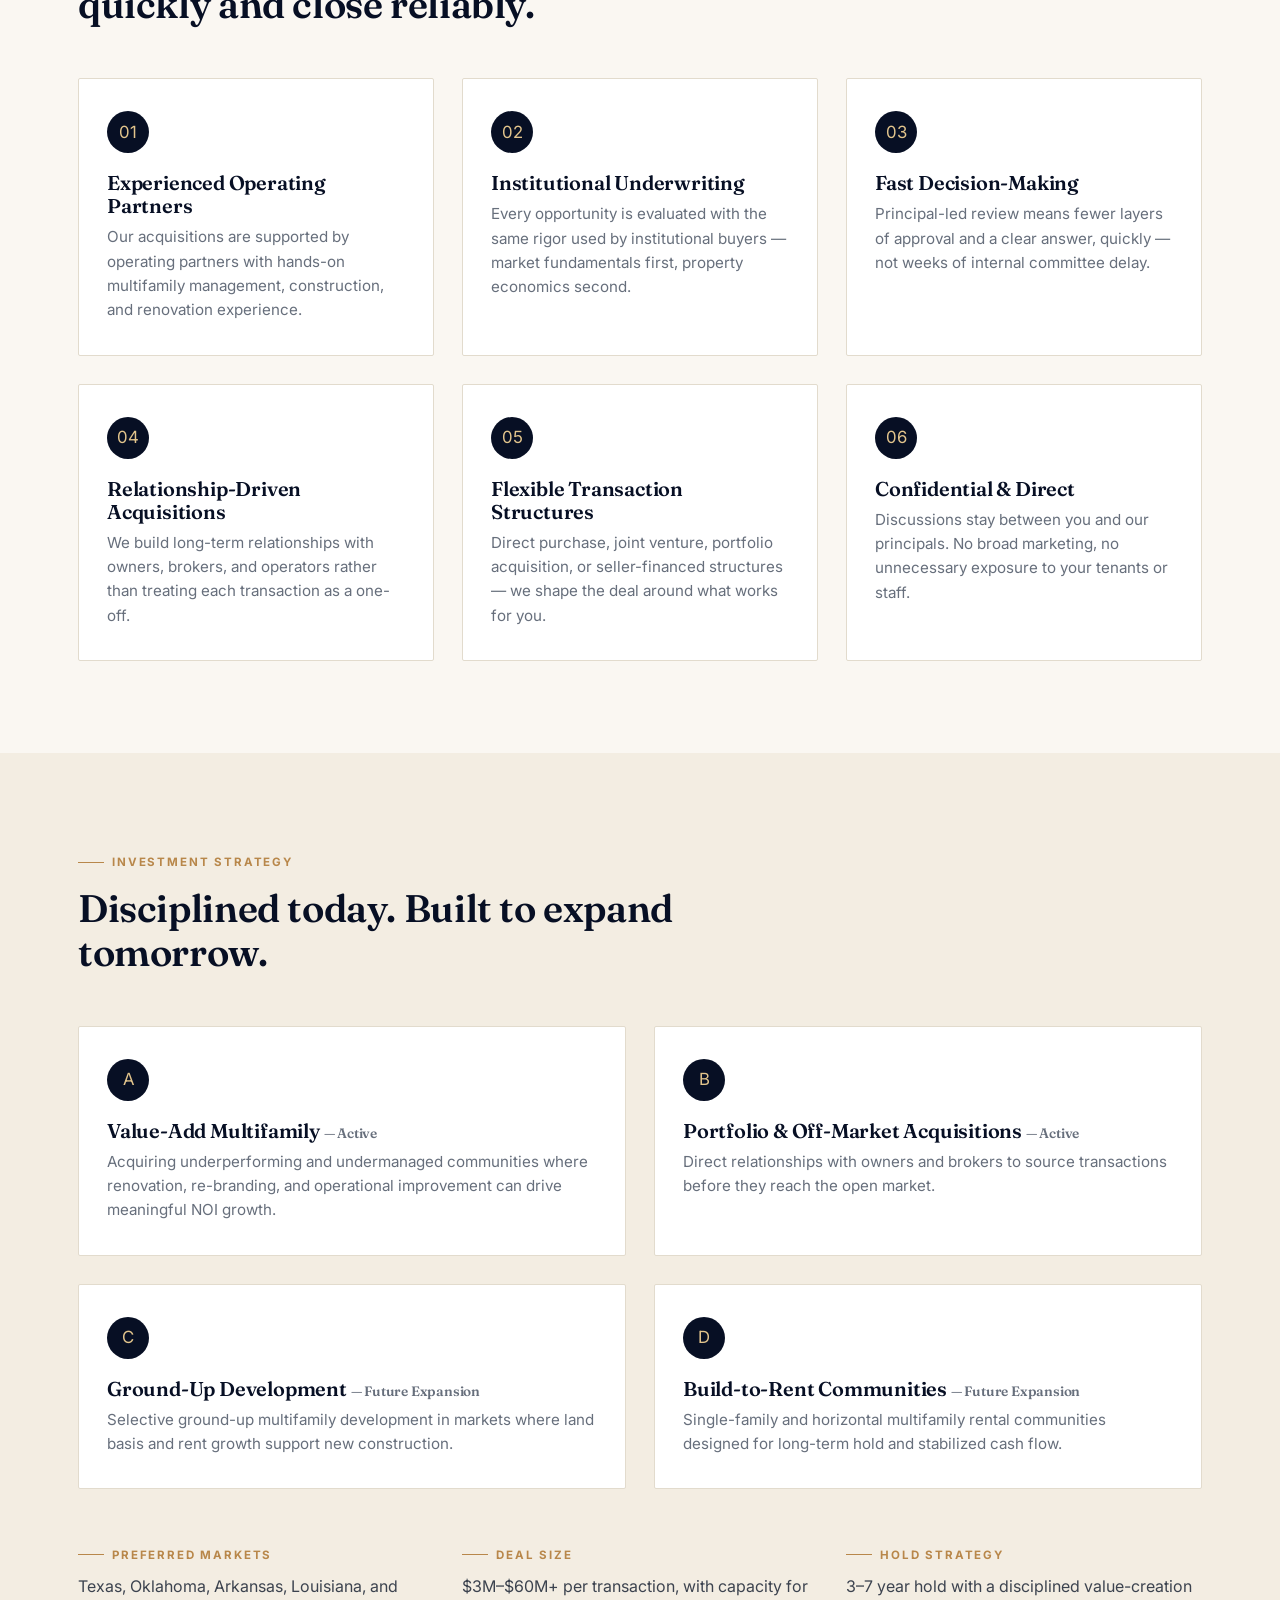
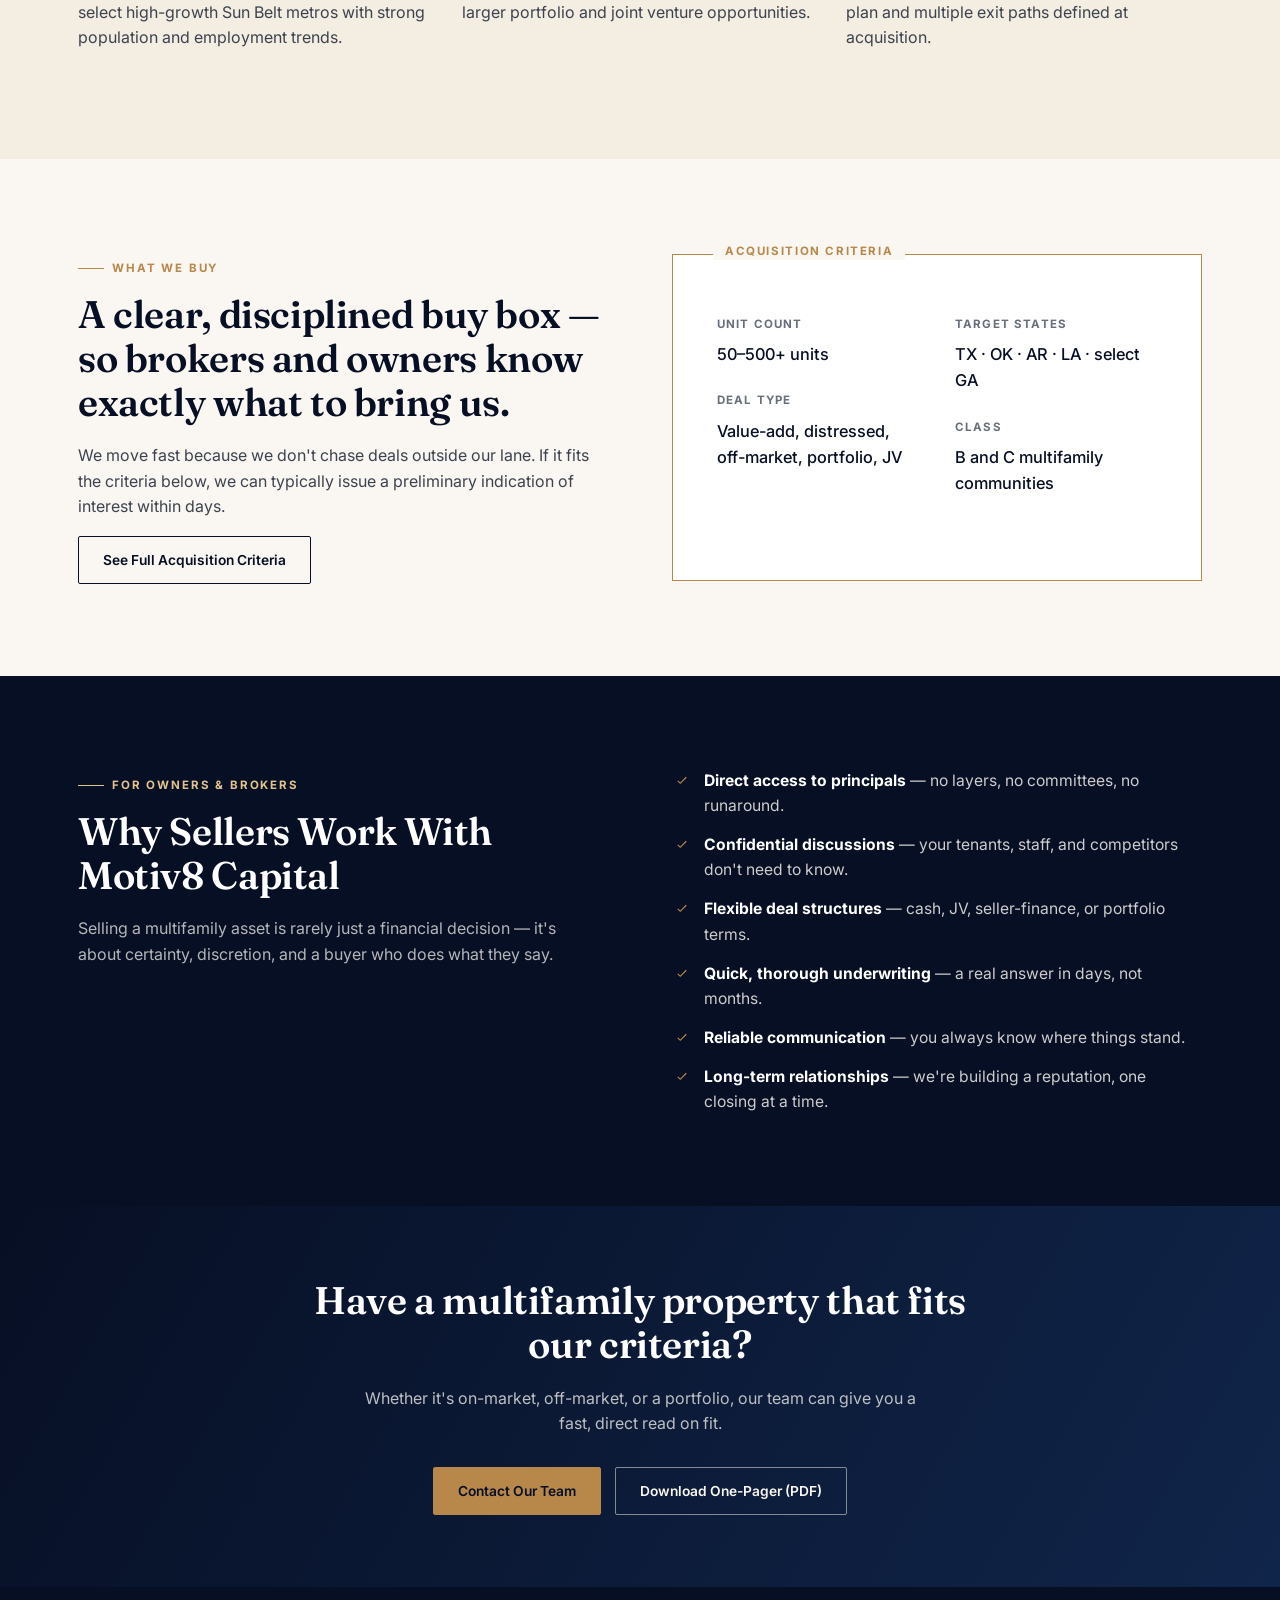
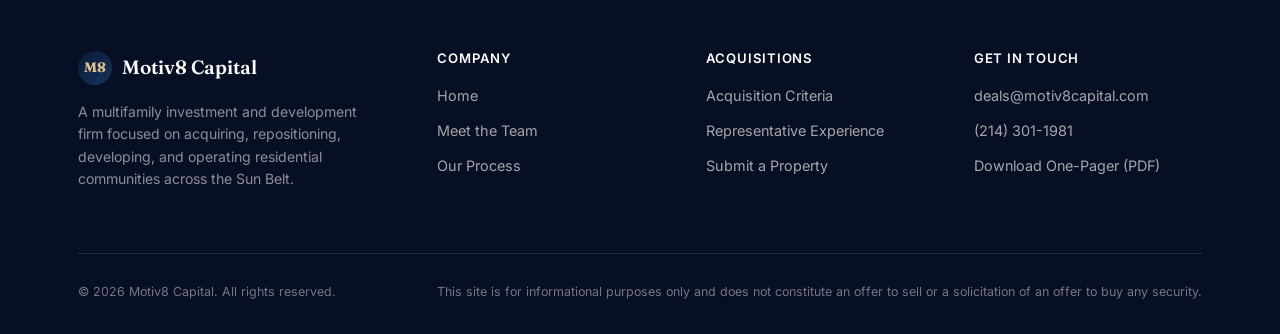
==== commit cc8488d1: "Replace abstract skyline SVG with real apartment hero photo Sourced a free, Unsplash-licensed aerial" ====
--- a/index.html
+++ b/index.html
@@ -36,7 +36,6 @@
 
 <!-- HERO -->
 <section class="hero">
-  <img src="assets/img/skyline.svg" alt="" class="hero-skyline">
   <div class="hero-inner">
     <div class="eyebrow">Multifamily &amp; Sun Belt Real Estate</div>
     <h1>Investing in Multifamily Communities Across High-Growth Markets</h1>
--- a/assets/styles.css
+++ b/assets/styles.css
@@ -204,28 +204,13 @@
 /* ---------- Hero ---------- */
 .hero {
   position: relative;
-  background: radial-gradient(ellipse at 20% -10%, #16305c 0%, var(--navy-900) 45%, var(--navy-950) 100%);
+  background:
+    linear-gradient(120deg, rgba(7,15,36,0.92) 0%, rgba(10,26,53,0.82) 45%, rgba(7,15,36,0.55) 100%),
+    url('img/hero-apartment.jpg');
+  background-size: cover;
+  background-position: center 68%;
   color: var(--cream-50);
   overflow: hidden;
-}
-.hero::after {
-  content: "";
-  position: absolute; inset: 0;
-  background-image:
-    linear-gradient(rgba(184,135,74,0.10) 1px, transparent 1px),
-    linear-gradient(90deg, rgba(184,135,74,0.06) 1px, transparent 1px);
-  background-size: 64px 64px;
-  mask-image: linear-gradient(to bottom, black, transparent 85%);
-  pointer-events: none;
-}
-.hero-skyline {
-  position: absolute;
-  right: -6%;
-  bottom: 0;
-  width: 62%;
-  max-width: 780px;
-  opacity: 0.9;
-  pointer-events: none;
 }
 .hero-inner {
   position: relative;
@@ -625,7 +610,6 @@
   .grid-3 { grid-template-columns: repeat(2, minmax(0,1fr)); }
   .footer-grid { grid-template-columns: minmax(0,1fr) minmax(0,1fr); }
   .buybox-grid { grid-template-columns: 1fr; gap: 8px; }
-  .hero-skyline { display: none; }
 }
 
 @media (max-width: 760px) {
